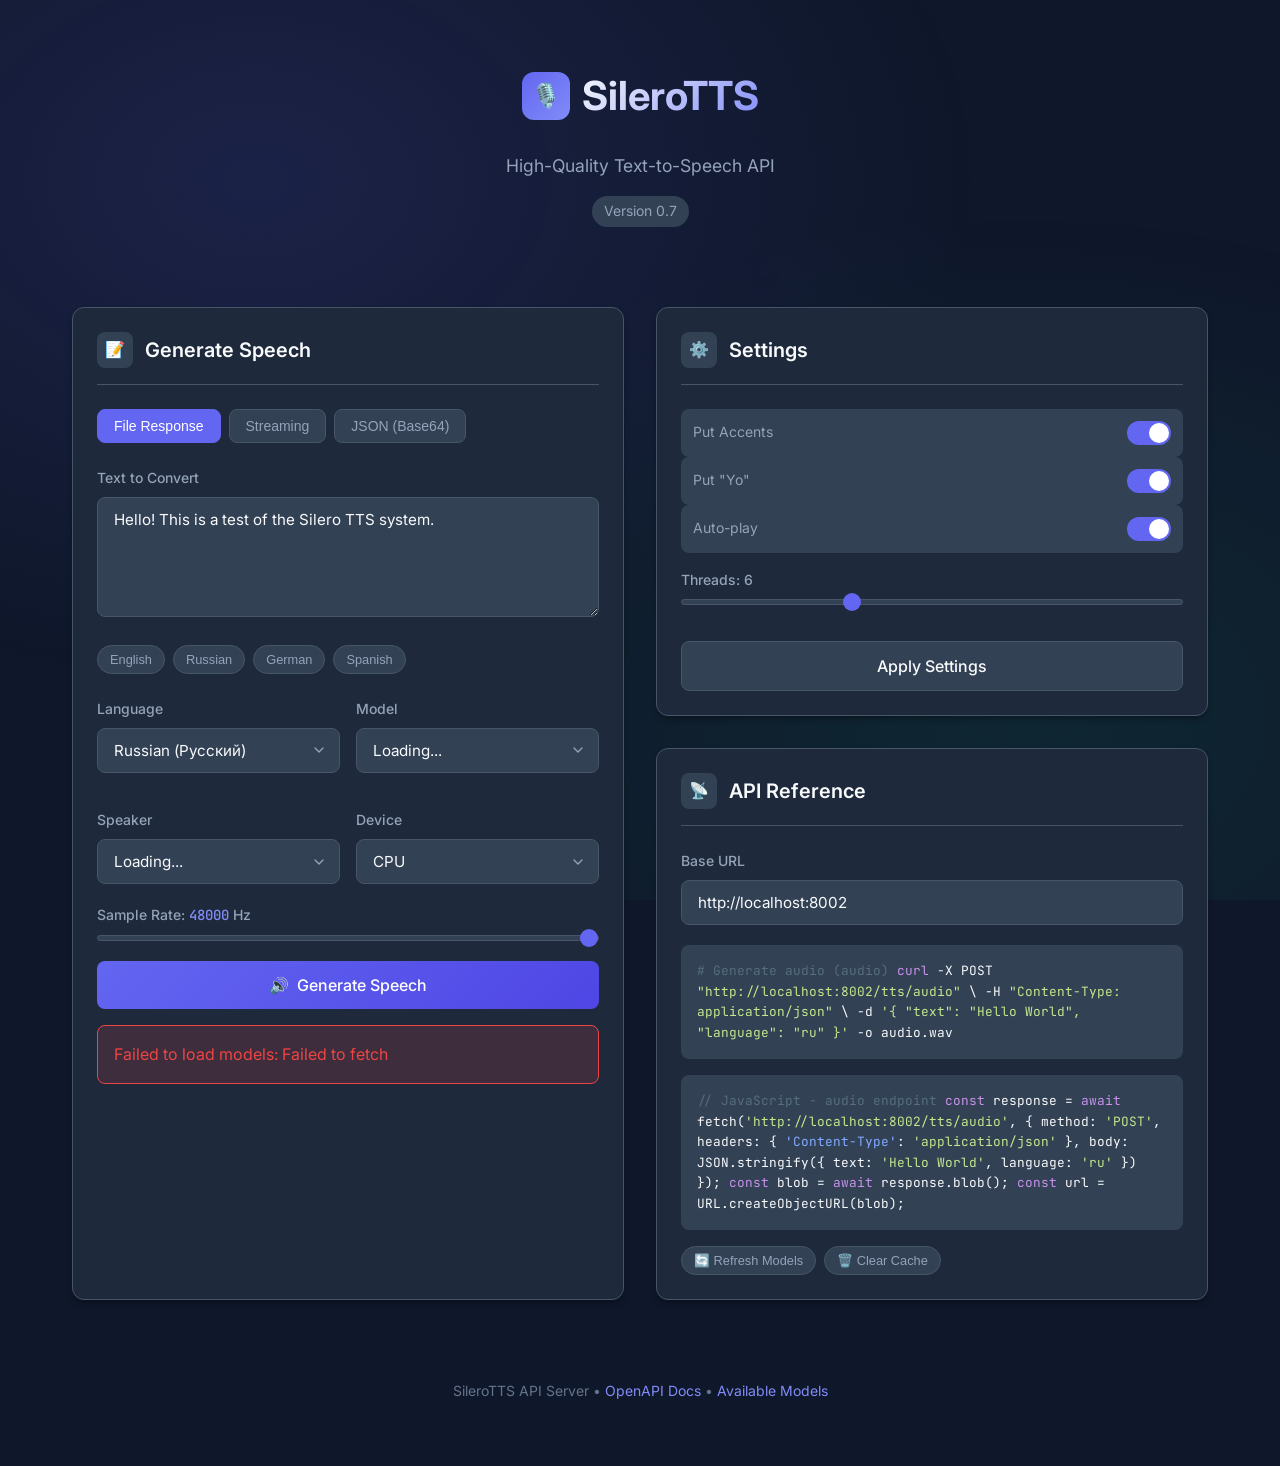
==== stts/templates/index.html @ 1d11cdfd "gUpdate v0.7 * After installing (python -m pip install dist/{version}.whl) * Use 'python -m stts --s" ====
<!DOCTYPE html>
<html lang="en">
<head>
    <meta charset="UTF-8">
    <meta name="viewport" content="width=device-width, initial-scale=1.0">
    <title>SileroTTS - Text to Speech API</title>
    <link rel="preconnect" href="https://fonts.googleapis.com">
    <link rel="preconnect" href="https://fonts.gstatic.com" crossorigin>
    <link href="https://fonts.googleapis.com/css2?family=Inter:wght@300;400;500;600;700&family=JetBrains+Mono:wght@400;500&display=swap" rel="stylesheet">
    <style>
        :root {
            --primary: #6366f1;
            --primary-hover: #4f46e5;
            --primary-light: #818cf8;
            --secondary: #10b981;
            --secondary-hover: #059669;
            --bg-primary: #0f172a;
            --bg-secondary: #1e293b;
            --bg-tertiary: #334155;
            --text-primary: #f8fafc;
            --text-secondary: #94a3b8;
            --text-muted: #64748b;
            --border: #475569;
            --error: #ef4444;
            --warning: #f59e0b;
            --radius: 12px;
            --radius-sm: 8px;
            --shadow: 0 4px 6px -1px rgba(0, 0, 0, 0.3), 0 2px 4px -2px rgba(0, 0, 0, 0.2);
            --shadow-lg: 0 10px 15px -3px rgba(0, 0, 0, 0.4), 0 4px 6px -4px rgba(0, 0, 0, 0.3);
        }

        * {
            margin: 0;
            padding: 0;
            box-sizing: border-box;
        }

        body {
            font-family: 'Inter', -apple-system, BlinkMacSystemFont, sans-serif;
            background: var(--bg-primary);
            color: var(--text-primary);
            min-height: 100vh;
            line-height: 1.6;
        }

        /* Background pattern */
        body::before {
            content: '';
            position: fixed;
            top: 0;
            left: 0;
            right: 0;
            bottom: 0;
            background: 
                radial-gradient(ellipse at 20% 20%, rgba(99, 102, 241, 0.15) 0%, transparent 50%),
                radial-gradient(ellipse at 80% 80%, rgba(16, 185, 129, 0.1) 0%, transparent 50%);
            pointer-events: none;
            z-index: -1;
        }

        .container {
            max-width: 1200px;
            margin: 0 auto;
            padding: 2rem;
        }

        /* Header */
        header {
            text-align: center;
            margin-bottom: 3rem;
            padding: 2rem 0;
        }

        .logo {
            display: inline-flex;
            align-items: center;
            gap: 0.75rem;
            margin-bottom: 1rem;
        }

        .logo-icon {
            width: 48px;
            height: 48px;
            background: linear-gradient(135deg, var(--primary) 0%, var(--primary-light) 100%);
            border-radius: var(--radius);
            display: flex;
            align-items: center;
            justify-content: center;
            font-size: 1.5rem;
        }

        h1 {
            font-size: 2.5rem;
            font-weight: 700;
            background: linear-gradient(135deg, var(--text-primary) 0%, var(--primary-light) 100%);
            -webkit-background-clip: text;
            -webkit-text-fill-color: transparent;
            background-clip: text;
        }

        .subtitle {
            color: var(--text-secondary);
            font-size: 1.1rem;
            margin-top: 0.5rem;
        }

        .version-badge {
            display: inline-block;
            background: var(--bg-tertiary);
            color: var(--text-secondary);
            padding: 0.25rem 0.75rem;
            border-radius: 20px;
            font-size: 0.875rem;
            margin-top: 1rem;
        }

        /* Main Grid */
        .main-grid {
            display: grid;
            grid-template-columns: 1fr 1fr;
            gap: 2rem;
        }

        @media (max-width: 900px) {
            .main-grid {
                grid-template-columns: 1fr;
            }
        }

        /* Cards */
        .card {
            background: var(--bg-secondary);
            border: 1px solid var(--border);
            border-radius: var(--radius);
            padding: 1.5rem;
            box-shadow: var(--shadow);
        }

        .card-header {
            display: flex;
            align-items: center;
            gap: 0.75rem;
            margin-bottom: 1.5rem;
            padding-bottom: 1rem;
            border-bottom: 1px solid var(--border);
        }

        .card-icon {
            width: 36px;
            height: 36px;
            background: var(--bg-tertiary);
            border-radius: var(--radius-sm);
            display: flex;
            align-items: center;
            justify-content: center;
            color: var(--primary);
        }

        .card-title {
            font-size: 1.25rem;
            font-weight: 600;
        }

        /* Form Elements */
        .form-group {
            margin-bottom: 1.25rem;
        }

        label {
            display: block;
            font-size: 0.875rem;
            font-weight: 500;
            color: var(--text-secondary);
            margin-bottom: 0.5rem;
        }

        input, select, textarea {
            width: 100%;
            padding: 0.75rem 1rem;
            background: var(--bg-tertiary);
            border: 1px solid var(--border);
            border-radius: var(--radius-sm);
            color: var(--text-primary);
            font-family: inherit;
            font-size: 0.95rem;
            transition: all 0.2s ease;
        }

        input:focus, select:focus, textarea:focus {
            outline: none;
            border-color: var(--primary);
            box-shadow: 0 0 0 3px rgba(99, 102, 241, 0.2);
        }

        textarea {
            resize: vertical;
            min-height: 120px;
        }

        select {
            cursor: pointer;
            appearance: none;
            background-image: url("data:image/svg+xml,%3Csvg xmlns='http://www.w3.org/2000/svg' width='24' height='24' viewBox='0 0 24 24' fill='none' stroke='%2394a3b8' stroke-width='2' stroke-linecap='round' stroke-linejoin='round'%3E%3Cpolyline points='6 9 12 15 18 9'%3E%3C/polyline%3E%3C/svg%3E");
            background-repeat: no-repeat;
            background-position: right 0.75rem center;
            background-size: 1rem;
            padding-right: 2.5rem;
        }

        /* Range Slider */
        .range-container {
            display: flex;
            align-items: center;
            gap: 1rem;
        }

        input[type="range"] {
            flex: 1;
            padding: 0;
            height: 6px;
            background: var(--bg-tertiary);
            border-radius: 3px;
            -webkit-appearance: none;
            cursor: pointer;
        }

        input[type="range"]::-webkit-slider-thumb {
            -webkit-appearance: none;
            width: 18px;
            height: 18px;
            background: var(--primary);
            border-radius: 50%;
            cursor: pointer;
            transition: transform 0.2s;
        }

        input[type="range"]::-webkit-slider-thumb:hover {
            transform: scale(1.2);
        }

        .range-value {
            min-width: 60px;
            text-align: center;
            font-family: 'JetBrains Mono', monospace;
            font-size: 0.875rem;
            color: var(--primary-light);
        }

        /* Endpoint Tabs */
        .endpoint-tabs {
            display: flex;
            gap: 0.5rem;
            margin-bottom: 1.5rem;
            flex-wrap: wrap;
        }

        .endpoint-tab {
            padding: 0.5rem 1rem;
            background: var(--bg-tertiary);
            border: 1px solid var(--border);
            border-radius: var(--radius-sm);
            color: var(--text-secondary);
            font-size: 0.875rem;
            cursor: pointer;
            transition: all 0.2s;
        }

        .endpoint-tab:hover {
            background: var(--bg-primary);
            color: var(--text-primary);
        }

        .endpoint-tab.active {
            background: var(--primary);
            border-color: var(--primary);
            color: white;
        }

        /* Buttons */
        .btn {
            display: inline-flex;
            align-items: center;
            justify-content: center;
            gap: 0.5rem;
            padding: 0.875rem 1.5rem;
            border: none;
            border-radius: var(--radius-sm);
            font-family: inherit;
            font-size: 1rem;
            font-weight: 500;
            cursor: pointer;
            transition: all 0.2s ease;
        }

        .btn-primary {
            background: linear-gradient(135deg, var(--primary) 0%, var(--primary-hover) 100%);
            color: white;
            width: 100%;
        }

        .btn-primary:hover {
            transform: translateY(-2px);
            box-shadow: 0 4px 12px rgba(99, 102, 241, 0.4);
        }

        .btn-primary:disabled {
            opacity: 0.6;
            cursor: not-allowed;
            transform: none;
        }

        .btn-secondary {
            background: var(--bg-tertiary);
            color: var(--text-primary);
            border: 1px solid var(--border);
        }

        .btn-secondary:hover {
            background: var(--bg-primary);
            border-color: var(--primary);
        }

        .btn-icon {
            padding: 0.5rem;
            min-width: auto;
        }

        /* Loading Spinner */
        .spinner {
            width: 20px;
            height: 20px;
            border: 2px solid transparent;
            border-top-color: currentColor;
            border-radius: 50%;
            animation: spin 0.8s linear infinite;
        }

        @keyframes spin {
            to { transform: rotate(360deg); }
        }

        /* Audio Player */
        .audio-player {
            background: var(--bg-tertiary);
            border-radius: var(--radius);
            padding: 1.5rem;
            margin-top: 1rem;
            display: none;
        }

        .audio-player.visible {
            display: block;
            animation: fadeIn 0.3s ease;
        }

        @keyframes fadeIn {
            from { opacity: 0; transform: translateY(10px); }
            to { opacity: 1; transform: translateY(0); }
        }

        .audio-info {
            display: flex;
            justify-content: space-between;
            align-items: center;
            margin-bottom: 1rem;
            font-size: 0.875rem;
            color: var(--text-secondary);
        }

        .audio-waveform {
            height: 60px;
            background: var(--bg-secondary);
            border-radius: var(--radius-sm);
            margin-bottom: 1rem;
            display: flex;
            align-items: center;
            justify-content: center;
            overflow: hidden;
        }

        .waveform-bars {
            display: flex;
            align-items: center;
            gap: 3px;
            height: 100%;
            padding: 0.5rem;
        }

        .waveform-bar {
            width: 3px;
            background: var(--primary);
            border-radius: 2px;
            animation: waveform 1s ease-in-out infinite;
        }

        @keyframes waveform {
            0%, 100% { height: 20%; }
            50% { height: 100%; }
        }

        .waveform-bar:nth-child(2) { animation-delay: 0.1s; }
        .waveform-bar:nth-child(3) { animation-delay: 0.2s; }
        .waveform-bar:nth-child(4) { animation-delay: 0.3s; }
        .waveform-bar:nth-child(5) { animation-delay: 0.4s; }
        .waveform-bar:nth-child(6) { animation-delay: 0.5s; }
        .waveform-bar:nth-child(7) { animation-delay: 0.6s; }
        .waveform-bar:nth-child(8) { animation-delay: 0.7s; }

        audio {
            width: 100%;
            height: 40px;
            border-radius: var(--radius-sm);
        }

        audio::-webkit-media-controls-panel {
            background: var(--bg-secondary);
        }

        .audio-actions {
            display: flex;
            gap: 0.75rem;
            margin-top: 1rem;
        }

        /* Status Messages */
        .status {
            padding: 1rem;
            border-radius: var(--radius-sm);
            margin-top: 1rem;
            display: none;
        }

        .status.visible {
            display: block;
            animation: fadeIn 0.3s ease;
        }

        .status-success {
            background: rgba(16, 185, 129, 0.15);
            border: 1px solid var(--secondary);
            color: var(--secondary);
        }

        .status-error {
            background: rgba(239, 68, 68, 0.15);
            border: 1px solid var(--error);
            color: var(--error);
        }

        .status-loading {
            background: rgba(99, 102, 241, 0.15);
            border: 1px solid var(--primary);
            color: var(--primary-light);
        }

        /* Settings Panel */
        .settings-grid {
            display: grid;
            grid-template-columns: 1fr 1fr;
            gap: 1rem;
        }

        @media (max-width: 600px) {
            .settings-grid {
                grid-template-columns: 1fr;
            }
        }

        .toggle-group {
            display: flex;
            align-items: center;
            justify-content: space-between;
            padding: 0.75rem;
            background: var(--bg-tertiary);
            border-radius: var(--radius-sm);
        }

        .toggle-label {
            font-size: 0.875rem;
            color: var(--text-secondary);
        }

        .toggle {
            position: relative;
            width: 44px;
            height: 24px;
            background: var(--bg-primary);
            border-radius: 12px;
            cursor: pointer;
            transition: background 0.3s;
        }

        .toggle.active {
            background: var(--primary);
        }

        .toggle::after {
            content: '';
            position: absolute;
            top: 2px;
            left: 2px;
            width: 20px;
            height: 20px;
            background: white;
            border-radius: 50%;
            transition: transform 0.3s;
        }

        .toggle.active::after {
            transform: translateX(20px);
        }

        /* Models List */
        .models-list {
            max-height: 200px;
            overflow-y: auto;
            background: var(--bg-tertiary);
            border-radius: var(--radius-sm);
            padding: 0.5rem;
        }

        .model-item {
            display: flex;
            align-items: center;
            gap: 0.5rem;
            padding: 0.5rem 0.75rem;
            border-radius: var(--radius-sm);
            cursor: pointer;
            transition: background 0.2s;
            font-size: 0.875rem;
        }

        .model-item:hover {
            background: var(--bg-primary);
        }

        .model-item.active {
            background: var(--primary);
            color: white;
        }

        .model-badge {
            font-size: 0.75rem;
            padding: 0.125rem 0.5rem;
            background: var(--bg-primary);
            border-radius: 10px;
            color: var(--text-muted);
        }

        .model-item.active .model-badge {
            background: rgba(255, 255, 255, 0.2);
            color: white;
        }

        /* Code Examples */
        .code-block {
            background: var(--bg-tertiary);
            border-radius: var(--radius-sm);
            padding: 1rem;
            font-family: 'JetBrains Mono', monospace;
            font-size: 0.8rem;
            overflow-x: auto;
            margin-top: 1rem;
        }

        .code-keyword { color: #c792ea; }
        .code-string { color: #c3e88d; }
        .code-property { color: #82aaff; }
        .code-comment { color: #546e7a; }

        /* Quick Actions */
        .quick-actions {
            display: flex;
            gap: 0.5rem;
            flex-wrap: wrap;
            margin-top: 1rem;
        }

        .quick-btn {
            padding: 0.375rem 0.75rem;
            background: var(--bg-tertiary);
            border: 1px solid var(--border);
            border-radius: 20px;
            color: var(--text-secondary);
            font-size: 0.8rem;
            cursor: pointer;
            transition: all 0.2s;
        }

        .quick-btn:hover {
            background: var(--primary);
            border-color: var(--primary);
            color: white;
        }

        /* Footer */
        footer {
            text-align: center;
            margin-top: 3rem;
            padding: 2rem;
            color: var(--text-muted);
            font-size: 0.875rem;
        }

        footer a {
            color: var(--primary-light);
            text-decoration: none;
        }

        footer a:hover {
            text-decoration: underline;
        }

        /* Animations */
        @keyframes pulse {
            0%, 100% { opacity: 1; }
            50% { opacity: 0.5; }
        }

        .pulse {
            animation: pulse 2s ease-in-out infinite;
        }

        /* Scrollbar */
        ::-webkit-scrollbar {
            width: 8px;
            height: 8px;
        }

        ::-webkit-scrollbar-track {
            background: var(--bg-primary);
        }

        ::-webkit-scrollbar-thumb {
            background: var(--bg-tertiary);
            border-radius: 4px;
        }

        ::-webkit-scrollbar-thumb:hover {
            background: var(--border);
        }
    </style>
</head>
<body>
    <div class="container">
        <header>
            <div class="logo">
                <div class="logo-icon">🎙️</div>
                <h1>SileroTTS</h1>
            </div>
            <p class="subtitle">High-Quality Text-to-Speech API</p>
            <span class="version-badge">Version 0.7</span>
        </header>

        <div class="main-grid">
            <!-- Input Panel -->
            <div class="card">
                <div class="card-header">
                    <div class="card-icon">📝</div>
                    <h2 class="card-title">Generate Speech</h2>
                </div>

                <!-- Endpoint Selection -->
                <div class="endpoint-tabs">
                    <button class="endpoint-tab active" data-endpoint="audio">File Response</button>
                    <button class="endpoint-tab" data-endpoint="stream">Streaming</button>
                    <button class="endpoint-tab" data-endpoint="json">JSON (Base64)</button>
                </div>

                <div class="form-group">
                    <label for="text">Text to Convert</label>
                    <textarea id="text" placeholder="Enter text to convert to speech...">Hello! This is a test of the Silero TTS system.</textarea>
                </div>

                <div class="quick-actions">
                    <button class="quick-btn" data-sample="Hello! This is a test of the Silero TTS system.">English</button>
                    <button class="quick-btn" data-sample="Привет! Это тест системы синтеза речи Silero.">Russian</button>
                    <button class="quick-btn" data-sample="Hallo! Dies ist ein Test des Silero TTS-Systems.">German</button>
                    <button class="quick-btn" data-sample="¡Hola! Esta es una prueba del sistema Silero TTS.">Spanish</button>
                </div>

                <div class="settings-grid" style="margin-top: 1.5rem;">
                    <div class="form-group">
                        <label for="language">Language</label>
                        <select id="language">
                            <option value="ru" selected>Russian (Русский)</option>
                            <option value="en">English</option>
                            <option value="de">German (Deutsch)</option>
                            <option value="es">Spanish (Español)</option>
                            <option value="fr">French (Français)</option>
                            <option value="uk">Ukrainian (Українська)</option>
                            <option value="uz">Uzbek (O'zbek)</option>
                        </select>
                    </div>

                    <div class="form-group">
                        <label for="model">Model</label>
                        <select id="model">
                            <option value="">Loading...</option>
                        </select>
                    </div>

                    <div class="form-group">
                        <label for="speaker">Speaker</label>
                        <select id="speaker">
                            <option value="">Loading...</option>
                        </select>
                    </div>

                    <div class="form-group">
                        <label for="device">Device</label>
                        <select id="device">
                            <option value="cpu" selected>CPU</option>
                            <option value="cuda">CUDA (GPU)</option>
                            <option value="auto">Auto</option>
                        </select>
                    </div>
                </div>

                <div class="form-group">
                    <label>Sample Rate: <span class="range-value" id="sampleRateValue">48000</span> Hz</label>
                    <div class="range-container">
                        <input type="range" id="sampleRate" min="8000" max="48000" step="1000" value="48000">
                    </div>
                </div>

                <button class="btn btn-primary" id="generateBtn">
                    <span id="btnIcon">🔊</span>
                    <span id="btnText">Generate Speech</span>
                </button>

                <div class="status" id="status"></div>

                <!-- Audio Player -->
                <div class="audio-player" id="audioPlayer">
                    <div class="audio-info">
                        <span id="audioDuration">Duration: 0s</span>
                        <span id="audioFormat">Format: WAV</span>
                    </div>
                    <div class="audio-waveform">
                        <div class="waveform-bars">
                            <div class="waveform-bar"></div>
                            <div class="waveform-bar"></div>
                            <div class="waveform-bar"></div>
                            <div class="waveform-bar"></div>
                            <div class="waveform-bar"></div>
                            <div class="waveform-bar"></div>
                            <div class="waveform-bar"></div>
                            <div class="waveform-bar"></div>
                        </div>
                    </div>
                    <audio id="audioElement" controls></audio>
                    <div class="audio-actions">
                        <button class="btn btn-secondary" id="downloadBtn" style="flex:1">
                            ⬇️ Download
                        </button>
                        <button class="btn btn-secondary btn-icon" id="copyUrlBtn" title="Copy URL">
                            🔗
                        </button>
                    </div>
                </div>
            </div>

            <!-- Settings & Info Panel -->
            <div>
                <!-- Current Settings -->
                <div class="card" style="margin-bottom: 2rem;">
                    <div class="card-header">
                        <div class="card-icon">⚙️</div>
                        <h2 class="card-title">Settings</h2>
                    </div>

                    <div class="toggle-group">
                        <span class="toggle-label">Put Accents</span>
                        <div class="toggle active" id="putAccent" data-value="true"></div>
                    </div>
                    <div class="toggle-group">
                        <span class="toggle-label">Put "Yo"</span>
                        <div class="toggle active" id="putYo" data-value="true"></div>
                    </div>
                    <div class="toggle-group">
                        <span class="toggle-label">Auto-play</span>
                        <div class="toggle active" id="autoPlay" data-value="true"></div>
                    </div>

                    <div class="form-group" style="margin-top: 1rem;">
                        <label for="numThreads">Threads: <span id="threadsValue">6</span></label>
                        <div class="range-container">
                            <input type="range" id="numThreads" min="1" max="16" value="6">
                        </div>
                    </div>

                    <button class="btn btn-secondary" id="applySettingsBtn" style="width: 100%; margin-top: 1rem;">
                        Apply Settings
                    </button>
                </div>

                <!-- API Info -->
                <div class="card">
                    <div class="card-header">
                        <div class="card-icon">📡</div>
                        <h2 class="card-title">API Reference</h2>
                    </div>

                    <div class="form-group">
                        <label>Base URL</label>
                        <input type="text" id="baseUrl" value="http://localhost:8002" readonly>
                    </div>

                    <div class="code-block">
                        <div id="curlExample">
<span class="code-comment"># Generate audio file</span>
<span class="code-keyword">curl</span> -X POST <span class="code-string">"http://localhost:8002/tts/audio"</span> \
  -H <span class="code-string">"Content-Type: application/json"</span> \
  -d <span class="code-string">'{
    "text": "Hello World",
    "language": "en"
  }'</span> -o <span class="code-property">audio.wav</span>
                        </div>
                    </div>

                    <div class="code-block">
                        <div id="jsExample">
<span class="code-comment">// JavaScript/Fetch</span>
<span class="code-keyword">const</span> response = <span class="code-keyword">await</span> fetch(<span class="code-string">'http://localhost:8002/tts/audio'</span>, {
  method: <span class="code-string">'POST'</span>,
  headers: { <span class="code-property">'Content-Type'</span>: <span class="code-string">'application/json'</span> },
  body: JSON.stringify({
    text: <span class="code-string">'Hello World'</span>,
    language: <span class="code-string">'en'</span>
  })
});
<span class="code-keyword">const</span> blob = <span class="code-keyword">await</span> response.blob();
                        </div>
                    </div>

                    <div class="quick-actions">
                        <button class="quick-btn" id="refreshModelsBtn">🔄 Refresh Models</button>
                        <button class="quick-btn" id="clearCacheBtn">🗑️ Clear Cache</button>
                    </div>
                </div>
            </div>
        </div>

        <footer>
            <p>SileroTTS API Server • <a href="/docs" target="_blank">OpenAPI Docs</a> • <a href="/models">Available Models</a></p>
        </footer>
    </div>

    <script>
        // State
        const state = {
            endpoint: 'audio',
            models: {},
            languages: [],
            speakers: [],
            currentAudioUrl: null,
            isGenerating: false
        };

        // DOM Elements
        const elements = {
            text: document.getElementById('text'),
            language: document.getElementById('language'),
            model: document.getElementById('model'),
            speaker: document.getElementById('speaker'),
            device: document.getElementById('device'),
            sampleRate: document.getElementById('sampleRate'),
            sampleRateValue: document.getElementById('sampleRateValue'),
            generateBtn: document.getElementById('generateBtn'),
            status: document.getElementById('status'),
            audioPlayer: document.getElementById('audioPlayer'),
            audioElement: document.getElementById('audioElement'),
            audioDuration: document.getElementById('audioDuration'),
            downloadBtn: document.getElementById('downloadBtn'),
            copyUrlBtn: document.getElementById('copyUrlBtn'),
            baseUrl: document.getElementById('baseUrl'),
            putAccent: document.getElementById('putAccent'),
            putYo: document.getElementById('putYo'),
            autoPlay: document.getElementById('autoPlay'),
            numThreads: document.getElementById('numThreads'),
            threadsValue: document.getElementById('threadsValue'),
            applySettingsBtn: document.getElementById('applySettingsBtn'),
            refreshModelsBtn: document.getElementById('refreshModelsBtn'),
            clearCacheBtn: document.getElementById('clearCacheBtn')
        };

        // Initialize
        async function init() {
            await loadModels();
            setupEventListeners();
            updateCurlExample();
            updateJsExample();
        }

        // Load available models
        async function loadModels() {
            try {
                const response = await fetch(`${elements.baseUrl.value}/models`);
                const data = await response.json();
                
                state.languages = data.available_languages || [];
                state.models = data.available_models || {};
                
                updateLanguageSelect();
            } catch (error) {
                showStatus('Failed to load models: ' + error.message, 'error');
            }
        }

        // Update language select
        function updateLanguageSelect() {
            const currentLang = elements.language.value;
            elements.language.innerHTML = state.languages.map(lang => 
                `<option value="${lang}" ${lang === currentLang ? 'selected' : ''}>${getLanguageName(lang)}</option>`
            ).join('');
            updateModelSelect();
        }

        // Update model select based on language
        function updateModelSelect() {
            const lang = elements.language.value;
            const models = state.models[lang] || [];
            
            elements.model.innerHTML = models.map(model => 
                `<option value="${model}">${model}</option>`
            ).join('');
            
            // Load speakers for selected model
            loadSpeakers();
        }

        // Load speakers
        async function loadSpeakers() {
            const lang = elements.language.value;
            const modelId = elements.model.value;
            
            if (!modelId) {
                elements.speaker.innerHTML = '<option value="">Select model first</option>';
                return;
            }

            // Default speakers based on language
            const defaultSpeakers = {
                'ru': ['aidar', 'baya', 'kseniya', 'xenia', 'eugene', 'random', 'kseniya_v2'],
                'en': ['en_0', 'en_1', 'en_2', 'en_3', 'en_4', 'random'],
                'de': ['thorsten', 'thorsten_v2', 'random'],
                'es': ['tux', 'tux_v2', 'random'],
                'fr': ['gilles', 'gilles_v2', 'random']
            };

            state.speakers = defaultSpeakers[lang] || ['random'];
            elements.speaker.innerHTML = state.speakers.map(speaker => 
                `<option value="${speaker}">${speaker}</option>`
            ).join('');
        }

        // Get language display name
        function getLanguageName(code) {
            const names = {
                'ru': 'Russian (Русский)',
                'en': 'English',
                'de': 'German (Deutsch)',
                'es': 'Spanish (Español)',
                'fr': 'French (Français)',
                'uk': 'Ukrainian (Українська)',
                'uz': 'Uzbek (O\'zbek)'
            };
            return names[code] || code;
        }

        // Setup event listeners
        function setupEventListeners() {
            // Endpoint tabs
            document.querySelectorAll('.endpoint-tab').forEach(tab => {
                tab.addEventListener('click', () => {
                    document.querySelectorAll('.endpoint-tab').forEach(t => t.classList.remove('active'));
                    tab.classList.add('active');
                    state.endpoint = tab.dataset.endpoint;
                    updateCurlExample();
                    updateJsExample();
                });
            });

            // Language change
            elements.language.addEventListener('change', () => {
                updateModelSelect();
                updateCurlExample();
                updateJsExample();
            });

            // Model change
            elements.model.addEventListener('change', () => {
                loadSpeakers();
                updateCurlExample();
                updateJsExample();
            });

            // Sample rate
            elements.sampleRate.addEventListener('input', () => {
                elements.sampleRateValue.textContent = elements.sampleRate.value;
            });

            // Quick sample buttons
            document.querySelectorAll('.quick-btn[data-sample]').forEach(btn => {
                btn.addEventListener('click', () => {
                    elements.text.value = btn.dataset.sample;
                });
            });

            // Generate button
            elements.generateBtn.addEventListener('click', generateSpeech);

            // Download button
            elements.downloadBtn.addEventListener('click', () => {
                if (state.currentAudioUrl) {
                    const a = document.createElement('a');
                    a.href = state.currentAudioUrl;
                    a.download = `tts_${elements.language.value}_${Date.now()}.wav`;
                    a.click();
                }
            });

            // Copy URL button
            elements.copyUrlBtn.addEventListener('click', () => {
                if (state.currentAudioUrl) {
                    navigator.clipboard.writeText(state.currentAudioUrl);
                    showStatus('URL copied to clipboard!', 'success');
                }
            });

            // Toggles
            document.querySelectorAll('.toggle').forEach(toggle => {
                toggle.addEventListener('click', () => {
                    toggle.classList.toggle('active');
                    toggle.dataset.value = toggle.classList.contains('active');
                });
            });

            // Threads
            elements.numThreads.addEventListener('input', () => {
                elements.threadsValue.textContent = elements.numThreads.value;
            });

            // Apply settings
            elements.applySettingsBtn.addEventListener('click', applySettings);

            // Refresh models
            elements.refreshModelsBtn.addEventListener('click', loadModels);

            // Clear cache
            elements.clearCacheBtn.addEventListener('click', clearCache);

            // Base URL change
            elements.baseUrl.addEventListener('change', () => {
                updateCurlExample();
                updateJsExample();
            });
        }

        // Generate speech
        async function generateSpeech() {
            if (state.isGenerating) return;
            
            const text = elements.text.value.trim();
            if (!text) {
                showStatus('Please enter some text to convert', 'error');
                return;
            }

            state.isGenerating = true;
            updateButtonState(true);
            hideAudioPlayer();

            const requestData = {
                text: text,
                language: elements.language.value,
                model_id: elements.model.value || undefined,
                speaker: elements.speaker.value || undefined,
                sample_rate: parseInt(elements.sampleRate.value),
                device: elements.device.value
            };

            try {
                let endpoint = '/tts';
                if (state.endpoint === 'audio') endpoint = '/tts/audio';
                else if (state.endpoint === 'stream') endpoint = '/tts/stream';

                showStatus('Generating speech...', 'loading');

                const response = await fetch(`${elements.baseUrl.value}${endpoint}`, {
                    method: 'POST',
                    headers: { 'Content-Type': 'application/json' },
                    body: JSON.stringify(requestData)
                });

                if (!response.ok) {
                    const error = await response.json();
                    throw new Error(error.detail || 'Generation failed');
                }

                if (state.endpoint === 'json') {
                    // Handle JSON response (base64)
                    const data = await response.json();
                    const audioBytes = base64ToBlob(data.audio_data, 'audio/wav');
                    const audioUrl = URL.createObjectURL(audioBytes);
                    showAudioPlayer(audioUrl, data.duration, data.sample_rate);
                } else {
                    // Handle file/stream response
                    const blob = await response.blob();
                    const audioUrl = URL.createObjectURL(blob);
                    showAudioPlayer(audioUrl);
                }

                showStatus('Speech generated successfully!', 'success');

            } catch (error) {
                showStatus('Error: ' + error.message, 'error');
            } finally {
                state.isGenerating = false;
                updateButtonState(false);
            }
        }

        // Update button state
        function updateButtonState(loading) {
            elements.generateBtn.disabled = loading;
            document.getElementById('btnIcon').textContent = loading ? '' : '🔊';
            document.getElementById('btnText').textContent = loading ? 'Generating...' : 'Generate Speech';
            
            if (loading) {
                const spinner = document.createElement('div');
                spinner.className = 'spinner';
                spinner.id = 'btnSpinner';
                document.getElementById('btnIcon').appendChild(spinner);
            } else {
                const spinner = document.getElementById('btnSpinner');
                if (spinner) spinner.remove();
            }
        }

        // Show audio player
        function showAudioPlayer(url, duration = null, sampleRate = null) {
            state.currentAudioUrl = url;
            elements.audioElement.src = url;
            
            if (duration) {
                elements.audioDuration.textContent = `Duration: ${duration.toFixed(2)}s`;
            }
            if (sampleRate) {
                elements.audioFormat.textContent = `Sample Rate: ${sampleRate} Hz`;
            }

            elements.audioPlayer.classList.add('visible');

            // Auto-play if enabled
            if (elements.autoPlay.classList.contains('active')) {
                elements.audioElement.play();
            }
        }

        // Hide audio player
        function hideAudioPlayer() {
            elements.audioPlayer.classList.remove('visible');
            if (state.currentAudioUrl) {
                URL.revokeObjectURL(state.currentAudioUrl);
                state.currentAudioUrl = null;
            }
        }

        // Show status message
        function showStatus(message, type) {
            elements.status.textContent = message;
            elements.status.className = `status visible status-${type}`;
            
            if (type !== 'loading') {
                setTimeout(() => {
                    elements.status.classList.remove('visible');
                }, 5000);
            }
        }

        // Apply settings
        async function applySettings() {
            try {
                const response = await fetch(`${elements.baseUrl.value}/settings`, {
                    method: 'POST',
                    headers: { 'Content-Type': 'application/json' },
                    body: JSON.stringify({
                        put_accent: elements.putAccent.classList.contains('active'),
                        put_yo: elements.putYo.classList.contains('active'),
                        num_threads: parseInt(elements.numThreads.value)
                    })
                });

                const data = await response.json();
                showStatus('Settings applied successfully!', 'success');
            } catch (error) {
                showStatus('Error applying settings: ' + error.message, 'error');
            }
        }

        // Clear cache
        async function clearCache() {
            try {
                const response = await fetch(`${elements.baseUrl.value}/cache`, {
                    method: 'DELETE'
                });
                const data = await response.json();
                showStatus(`Cache cleared: ${data.files_deleted} files deleted`, 'success');
            } catch (error) {
                showStatus('Error clearing cache: ' + error.message, 'error');
            }
        }

        // Base64 to Blob
        function base64ToBlob(base64, mimeType) {
            const byteCharacters = atob(base64);
            const byteNumbers = new Array(byteCharacters.length);
            for (let i = 0; i < byteCharacters.length; i++) {
                byteNumbers[i] = byteCharacters.charCodeAt(i);
            }
            const byteArray = new Uint8Array(byteNumbers);
            return new Blob([byteArray], { type: mimeType });
        }

        // Update curl example
        function updateCurlExample() {
            const lang = elements.language.value;
            const model = elements.model.value;
            const endpoint = state.endpoint === 'json' ? '/tts' : `/tts/${state.endpoint}`;
            
            document.getElementById('curlExample').innerHTML = 
`<span class="code-comment"># Generate audio (${state.endpoint})</span>
<span class="code-keyword">curl</span> -X POST <span class="code-string">"${elements.baseUrl.value}${endpoint}"</span> \\
  -H <span class="code-string">"Content-Type: application/json"</span> \\
  -d <span class="code-string">'{
    "text": "Hello World",
    "language": "${lang}"${model ? `,
    "model_id": "${model}"` : ''}
  }'</span>${state.endpoint !== 'json' ? ' -o audio.wav' : ''}`;
        }

        // Update JS example
        function updateJsExample() {
            const lang = elements.language.value;
            const model = elements.model.value;
            const endpoint = state.endpoint === 'json' ? '/tts' : `/tts/${state.endpoint}`;
            
            document.getElementById('jsExample').innerHTML = 
`<span class="code-comment">// JavaScript - ${state.endpoint} endpoint</span>
<span class="code-keyword">const</span> response = <span class="code-keyword">await</span> fetch(<span class="code-string">'${elements.baseUrl.value}${endpoint}'</span>, {
  method: <span class="code-string">'POST'</span>,
  headers: { <span class="code-property">'Content-Type'</span>: <span class="code-string">'application/json'</span> },
  body: JSON.stringify({
    text: <span class="code-string">'Hello World'</span>,
    language: <span class="code-string">'${lang}'</span>${model ? `,
    model_id: <span class="code-string">'${model}'</span>` : ''}
  })
});
${state.endpoint === 'json' ? 
`<span class="code-keyword">const</span> data = <span class="code-keyword">await</span> response.json();
<span class="code-comment">// data.audio_data contains base64 audio</span>` : 
`<span class="code-keyword">const</span> blob = <span class="code-keyword">await</span> response.blob();
<span class="code-keyword">const</span> url = URL.createObjectURL(blob);`}`;
        }

        // AI helped me to write this perfect thing...
        init();
    </script>
</body>
</html>
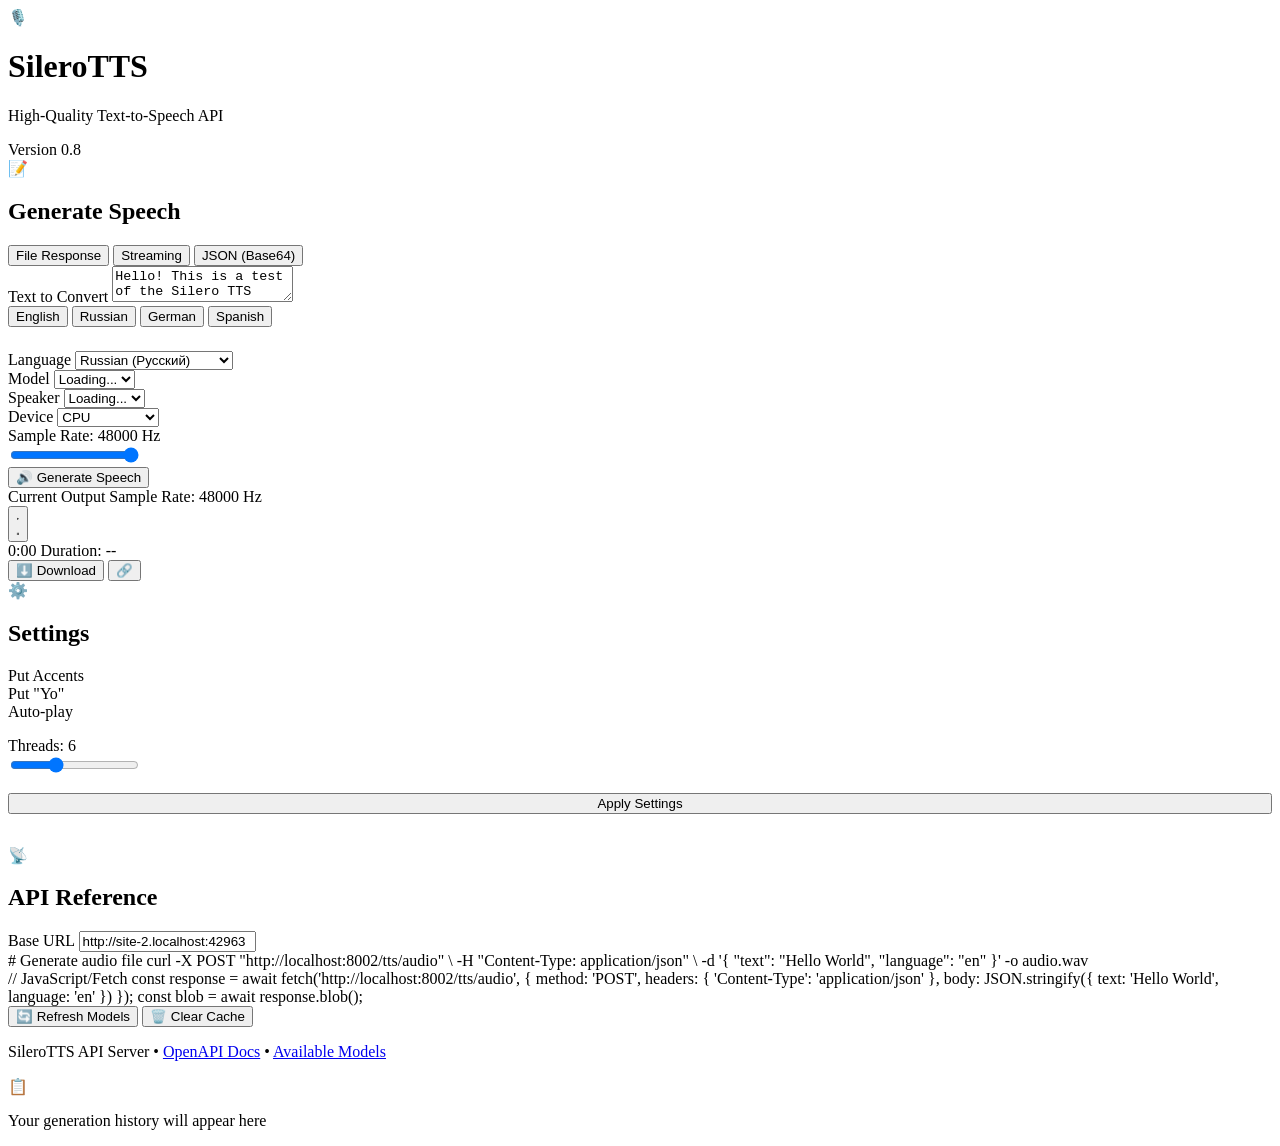
==== commit 3de7c80c: "v0.7.1 ..." ====
--- a/stts/templates/index.html
+++ b/stts/templates/index.html
@@ -7,654 +7,22 @@
     <link rel="preconnect" href="https://fonts.googleapis.com">
     <link rel="preconnect" href="https://fonts.gstatic.com" crossorigin>
     <link href="https://fonts.googleapis.com/css2?family=Inter:wght@300;400;500;600;700&family=JetBrains+Mono:wght@400;500&display=swap" rel="stylesheet">
-    <style>
-        :root {
-            --primary: #6366f1;
-            --primary-hover: #4f46e5;
-            --primary-light: #818cf8;
-            --secondary: #10b981;
-            --secondary-hover: #059669;
-            --bg-primary: #0f172a;
-            --bg-secondary: #1e293b;
-            --bg-tertiary: #334155;
-            --text-primary: #f8fafc;
-            --text-secondary: #94a3b8;
-            --text-muted: #64748b;
-            --border: #475569;
-            --error: #ef4444;
-            --warning: #f59e0b;
-            --radius: 12px;
-            --radius-sm: 8px;
-            --shadow: 0 4px 6px -1px rgba(0, 0, 0, 0.3), 0 2px 4px -2px rgba(0, 0, 0, 0.2);
-            --shadow-lg: 0 10px 15px -3px rgba(0, 0, 0, 0.4), 0 4px 6px -4px rgba(0, 0, 0, 0.3);
-        }
-
-        * {
-            margin: 0;
-            padding: 0;
-            box-sizing: border-box;
-        }
-
-        body {
-            font-family: 'Inter', -apple-system, BlinkMacSystemFont, sans-serif;
-            background: var(--bg-primary);
-            color: var(--text-primary);
-            min-height: 100vh;
-            line-height: 1.6;
-        }
-
-        /* Background pattern */
-        body::before {
-            content: '';
-            position: fixed;
-            top: 0;
-            left: 0;
-            right: 0;
-            bottom: 0;
-            background: 
-                radial-gradient(ellipse at 20% 20%, rgba(99, 102, 241, 0.15) 0%, transparent 50%),
-                radial-gradient(ellipse at 80% 80%, rgba(16, 185, 129, 0.1) 0%, transparent 50%);
-            pointer-events: none;
-            z-index: -1;
-        }
-
-        .container {
-            max-width: 1200px;
-            margin: 0 auto;
-            padding: 2rem;
-        }
-
-        /* Header */
-        header {
-            text-align: center;
-            margin-bottom: 3rem;
-            padding: 2rem 0;
-        }
-
-        .logo {
-            display: inline-flex;
-            align-items: center;
-            gap: 0.75rem;
-            margin-bottom: 1rem;
-        }
-
-        .logo-icon {
-            width: 48px;
-            height: 48px;
-            background: linear-gradient(135deg, var(--primary) 0%, var(--primary-light) 100%);
-            border-radius: var(--radius);
-            display: flex;
-            align-items: center;
-            justify-content: center;
-            font-size: 1.5rem;
-        }
-
-        h1 {
-            font-size: 2.5rem;
-            font-weight: 700;
-            background: linear-gradient(135deg, var(--text-primary) 0%, var(--primary-light) 100%);
-            -webkit-background-clip: text;
-            -webkit-text-fill-color: transparent;
-            background-clip: text;
-        }
-
-        .subtitle {
-            color: var(--text-secondary);
-            font-size: 1.1rem;
-            margin-top: 0.5rem;
-        }
-
-        .version-badge {
-            display: inline-block;
-            background: var(--bg-tertiary);
-            color: var(--text-secondary);
-            padding: 0.25rem 0.75rem;
-            border-radius: 20px;
-            font-size: 0.875rem;
-            margin-top: 1rem;
-        }
-
-        /* Main Grid */
-        .main-grid {
-            display: grid;
-            grid-template-columns: 1fr 1fr;
-            gap: 2rem;
-        }
-
-        @media (max-width: 900px) {
-            .main-grid {
-                grid-template-columns: 1fr;
-            }
-        }
-
-        /* Cards */
-        .card {
-            background: var(--bg-secondary);
-            border: 1px solid var(--border);
-            border-radius: var(--radius);
-            padding: 1.5rem;
-            box-shadow: var(--shadow);
-        }
-
-        .card-header {
-            display: flex;
-            align-items: center;
-            gap: 0.75rem;
-            margin-bottom: 1.5rem;
-            padding-bottom: 1rem;
-            border-bottom: 1px solid var(--border);
-        }
-
-        .card-icon {
-            width: 36px;
-            height: 36px;
-            background: var(--bg-tertiary);
-            border-radius: var(--radius-sm);
-            display: flex;
-            align-items: center;
-            justify-content: center;
-            color: var(--primary);
-        }
-
-        .card-title {
-            font-size: 1.25rem;
-            font-weight: 600;
-        }
-
-        /* Form Elements */
-        .form-group {
-            margin-bottom: 1.25rem;
-        }
-
-        label {
-            display: block;
-            font-size: 0.875rem;
-            font-weight: 500;
-            color: var(--text-secondary);
-            margin-bottom: 0.5rem;
-        }
-
-        input, select, textarea {
-            width: 100%;
-            padding: 0.75rem 1rem;
-            background: var(--bg-tertiary);
-            border: 1px solid var(--border);
-            border-radius: var(--radius-sm);
-            color: var(--text-primary);
-            font-family: inherit;
-            font-size: 0.95rem;
-            transition: all 0.2s ease;
-        }
-
-        input:focus, select:focus, textarea:focus {
-            outline: none;
-            border-color: var(--primary);
-            box-shadow: 0 0 0 3px rgba(99, 102, 241, 0.2);
-        }
-
-        textarea {
-            resize: vertical;
-            min-height: 120px;
-        }
-
-        select {
-            cursor: pointer;
-            appearance: none;
-            background-image: url("data:image/svg+xml,%3Csvg xmlns='http://www.w3.org/2000/svg' width='24' height='24' viewBox='0 0 24 24' fill='none' stroke='%2394a3b8' stroke-width='2' stroke-linecap='round' stroke-linejoin='round'%3E%3Cpolyline points='6 9 12 15 18 9'%3E%3C/polyline%3E%3C/svg%3E");
-            background-repeat: no-repeat;
-            background-position: right 0.75rem center;
-            background-size: 1rem;
-            padding-right: 2.5rem;
-        }
-
-        /* Range Slider */
-        .range-container {
-            display: flex;
-            align-items: center;
-            gap: 1rem;
-        }
-
-        input[type="range"] {
-            flex: 1;
-            padding: 0;
-            height: 6px;
-            background: var(--bg-tertiary);
-            border-radius: 3px;
-            -webkit-appearance: none;
-            cursor: pointer;
-        }
-
-        input[type="range"]::-webkit-slider-thumb {
-            -webkit-appearance: none;
-            width: 18px;
-            height: 18px;
-            background: var(--primary);
-            border-radius: 50%;
-            cursor: pointer;
-            transition: transform 0.2s;
-        }
-
-        input[type="range"]::-webkit-slider-thumb:hover {
-            transform: scale(1.2);
-        }
-
-        .range-value {
-            min-width: 60px;
-            text-align: center;
-            font-family: 'JetBrains Mono', monospace;
-            font-size: 0.875rem;
-            color: var(--primary-light);
-        }
-
-        /* Endpoint Tabs */
-        .endpoint-tabs {
-            display: flex;
-            gap: 0.5rem;
-            margin-bottom: 1.5rem;
-            flex-wrap: wrap;
-        }
-
-        .endpoint-tab {
-            padding: 0.5rem 1rem;
-            background: var(--bg-tertiary);
-            border: 1px solid var(--border);
-            border-radius: var(--radius-sm);
-            color: var(--text-secondary);
-            font-size: 0.875rem;
-            cursor: pointer;
-            transition: all 0.2s;
-        }
-
-        .endpoint-tab:hover {
-            background: var(--bg-primary);
-            color: var(--text-primary);
-        }
-
-        .endpoint-tab.active {
-            background: var(--primary);
-            border-color: var(--primary);
-            color: white;
-        }
-
-        /* Buttons */
-        .btn {
-            display: inline-flex;
-            align-items: center;
-            justify-content: center;
-            gap: 0.5rem;
-            padding: 0.875rem 1.5rem;
-            border: none;
-            border-radius: var(--radius-sm);
-            font-family: inherit;
-            font-size: 1rem;
-            font-weight: 500;
-            cursor: pointer;
-            transition: all 0.2s ease;
-        }
-
-        .btn-primary {
-            background: linear-gradient(135deg, var(--primary) 0%, var(--primary-hover) 100%);
-            color: white;
-            width: 100%;
-        }
-
-        .btn-primary:hover {
-            transform: translateY(-2px);
-            box-shadow: 0 4px 12px rgba(99, 102, 241, 0.4);
-        }
-
-        .btn-primary:disabled {
-            opacity: 0.6;
-            cursor: not-allowed;
-            transform: none;
-        }
-
-        .btn-secondary {
-            background: var(--bg-tertiary);
-            color: var(--text-primary);
-            border: 1px solid var(--border);
-        }
-
-        .btn-secondary:hover {
-            background: var(--bg-primary);
-            border-color: var(--primary);
-        }
-
-        .btn-icon {
-            padding: 0.5rem;
-            min-width: auto;
-        }
-
-        /* Loading Spinner */
-        .spinner {
-            width: 20px;
-            height: 20px;
-            border: 2px solid transparent;
-            border-top-color: currentColor;
-            border-radius: 50%;
-            animation: spin 0.8s linear infinite;
-        }
-
-        @keyframes spin {
-            to { transform: rotate(360deg); }
-        }
-
-        /* Audio Player */
-        .audio-player {
-            background: var(--bg-tertiary);
-            border-radius: var(--radius);
-            padding: 1.5rem;
-            margin-top: 1rem;
-            display: none;
-        }
-
-        .audio-player.visible {
-            display: block;
-            animation: fadeIn 0.3s ease;
-        }
-
-        @keyframes fadeIn {
-            from { opacity: 0; transform: translateY(10px); }
-            to { opacity: 1; transform: translateY(0); }
-        }
-
-        .audio-info {
-            display: flex;
-            justify-content: space-between;
-            align-items: center;
-            margin-bottom: 1rem;
-            font-size: 0.875rem;
-            color: var(--text-secondary);
-        }
-
-        .audio-waveform {
-            height: 60px;
-            background: var(--bg-secondary);
-            border-radius: var(--radius-sm);
-            margin-bottom: 1rem;
-            display: flex;
-            align-items: center;
-            justify-content: center;
-            overflow: hidden;
-        }
-
-        .waveform-bars {
-            display: flex;
-            align-items: center;
-            gap: 3px;
-            height: 100%;
-            padding: 0.5rem;
-        }
-
-        .waveform-bar {
-            width: 3px;
-            background: var(--primary);
-            border-radius: 2px;
-            animation: waveform 1s ease-in-out infinite;
-        }
-
-        @keyframes waveform {
-            0%, 100% { height: 20%; }
-            50% { height: 100%; }
-        }
-
-        .waveform-bar:nth-child(2) { animation-delay: 0.1s; }
-        .waveform-bar:nth-child(3) { animation-delay: 0.2s; }
-        .waveform-bar:nth-child(4) { animation-delay: 0.3s; }
-        .waveform-bar:nth-child(5) { animation-delay: 0.4s; }
-        .waveform-bar:nth-child(6) { animation-delay: 0.5s; }
-        .waveform-bar:nth-child(7) { animation-delay: 0.6s; }
-        .waveform-bar:nth-child(8) { animation-delay: 0.7s; }
-
-        audio {
-            width: 100%;
-            height: 40px;
-            border-radius: var(--radius-sm);
-        }
-
-        audio::-webkit-media-controls-panel {
-            background: var(--bg-secondary);
-        }
-
-        .audio-actions {
-            display: flex;
-            gap: 0.75rem;
-            margin-top: 1rem;
-        }
-
-        /* Status Messages */
-        .status {
-            padding: 1rem;
-            border-radius: var(--radius-sm);
-            margin-top: 1rem;
-            display: none;
-        }
-
-        .status.visible {
-            display: block;
-            animation: fadeIn 0.3s ease;
-        }
-
-        .status-success {
-            background: rgba(16, 185, 129, 0.15);
-            border: 1px solid var(--secondary);
-            color: var(--secondary);
-        }
-
-        .status-error {
-            background: rgba(239, 68, 68, 0.15);
-            border: 1px solid var(--error);
-            color: var(--error);
-        }
-
-        .status-loading {
-            background: rgba(99, 102, 241, 0.15);
-            border: 1px solid var(--primary);
-            color: var(--primary-light);
-        }
-
-        /* Settings Panel */
-        .settings-grid {
-            display: grid;
-            grid-template-columns: 1fr 1fr;
-            gap: 1rem;
-        }
-
-        @media (max-width: 600px) {
-            .settings-grid {
-                grid-template-columns: 1fr;
-            }
-        }
-
-        .toggle-group {
-            display: flex;
-            align-items: center;
-            justify-content: space-between;
-            padding: 0.75rem;
-            background: var(--bg-tertiary);
-            border-radius: var(--radius-sm);
-        }
-
-        .toggle-label {
-            font-size: 0.875rem;
-            color: var(--text-secondary);
-        }
-
-        .toggle {
-            position: relative;
-            width: 44px;
-            height: 24px;
-            background: var(--bg-primary);
-            border-radius: 12px;
-            cursor: pointer;
-            transition: background 0.3s;
-        }
-
-        .toggle.active {
-            background: var(--primary);
-        }
-
-        .toggle::after {
-            content: '';
-            position: absolute;
-            top: 2px;
-            left: 2px;
-            width: 20px;
-            height: 20px;
-            background: white;
-            border-radius: 50%;
-            transition: transform 0.3s;
-        }
-
-        .toggle.active::after {
-            transform: translateX(20px);
-        }
-
-        /* Models List */
-        .models-list {
-            max-height: 200px;
-            overflow-y: auto;
-            background: var(--bg-tertiary);
-            border-radius: var(--radius-sm);
-            padding: 0.5rem;
-        }
-
-        .model-item {
-            display: flex;
-            align-items: center;
-            gap: 0.5rem;
-            padding: 0.5rem 0.75rem;
-            border-radius: var(--radius-sm);
-            cursor: pointer;
-            transition: background 0.2s;
-            font-size: 0.875rem;
-        }
-
-        .model-item:hover {
-            background: var(--bg-primary);
-        }
-
-        .model-item.active {
-            background: var(--primary);
-            color: white;
-        }
-
-        .model-badge {
-            font-size: 0.75rem;
-            padding: 0.125rem 0.5rem;
-            background: var(--bg-primary);
-            border-radius: 10px;
-            color: var(--text-muted);
-        }
-
-        .model-item.active .model-badge {
-            background: rgba(255, 255, 255, 0.2);
-            color: white;
-        }
-
-        /* Code Examples */
-        .code-block {
-            background: var(--bg-tertiary);
-            border-radius: var(--radius-sm);
-            padding: 1rem;
-            font-family: 'JetBrains Mono', monospace;
-            font-size: 0.8rem;
-            overflow-x: auto;
-            margin-top: 1rem;
-        }
-
-        .code-keyword { color: #c792ea; }
-        .code-string { color: #c3e88d; }
-        .code-property { color: #82aaff; }
-        .code-comment { color: #546e7a; }
-
-        /* Quick Actions */
-        .quick-actions {
-            display: flex;
-            gap: 0.5rem;
-            flex-wrap: wrap;
-            margin-top: 1rem;
-        }
-
-        .quick-btn {
-            padding: 0.375rem 0.75rem;
-            background: var(--bg-tertiary);
-            border: 1px solid var(--border);
-            border-radius: 20px;
-            color: var(--text-secondary);
-            font-size: 0.8rem;
-            cursor: pointer;
-            transition: all 0.2s;
-        }
-
-        .quick-btn:hover {
-            background: var(--primary);
-            border-color: var(--primary);
-            color: white;
-        }
-
-        /* Footer */
-        footer {
-            text-align: center;
-            margin-top: 3rem;
-            padding: 2rem;
-            color: var(--text-muted);
-            font-size: 0.875rem;
-        }
-
-        footer a {
-            color: var(--primary-light);
-            text-decoration: none;
-        }
-
-        footer a:hover {
-            text-decoration: underline;
-        }
-
-        /* Animations */
-        @keyframes pulse {
-            0%, 100% { opacity: 1; }
-            50% { opacity: 0.5; }
-        }
-
-        .pulse {
-            animation: pulse 2s ease-in-out infinite;
-        }
-
-        /* Scrollbar */
-        ::-webkit-scrollbar {
-            width: 8px;
-            height: 8px;
-        }
-
-        ::-webkit-scrollbar-track {
-            background: var(--bg-primary);
-        }
-
-        ::-webkit-scrollbar-thumb {
-            background: var(--bg-tertiary);
-            border-radius: 4px;
-        }
-
-        ::-webkit-scrollbar-thumb:hover {
-            background: var(--border);
-        }
-    </style>
+    <link rel="stylesheet" href="/static/styles.css">
 </head>
 <body>
     <div class="container">
-        <header>
+        <header class="fade-in">
             <div class="logo">
                 <div class="logo-icon">🎙️</div>
                 <h1>SileroTTS</h1>
             </div>
             <p class="subtitle">High-Quality Text-to-Speech API</p>
-            <span class="version-badge">Version 0.7</span>
+            <span class="version-badge">Version 0.8</span>
         </header>
 
         <div class="main-grid">
             <!-- Input Panel -->
-            <div class="card">
+            <div class="card slide-in-left">
                 <div class="card-header">
                     <div class="card-icon">📝</div>
                     <h2 class="card-title">Generate Speech</h2>
@@ -690,6 +58,9 @@
                             <option value="fr">French (Français)</option>
                             <option value="uk">Ukrainian (Українська)</option>
                             <option value="uz">Uzbek (O'zbek)</option>
+                            <option value="tt">Tatar (Татар)</option>
+                            <option value="ba">Bashkir (Башҡорт)</option>
+                            <option value="xal">Kalmyk (Хальмг)</option>
                         </select>
                     </div>
 
@@ -731,32 +102,39 @@
 
                 <div class="status" id="status"></div>
 
-                <!-- Audio Player -->
-                <div class="audio-player" id="audioPlayer">
-                    <div class="audio-info">
-                        <span id="audioDuration">Duration: 0s</span>
-                        <span id="audioFormat">Format: WAV</span>
-                    </div>
-                    <div class="audio-waveform">
-                        <div class="waveform-bars">
-                            <div class="waveform-bar"></div>
-                            <div class="waveform-bar"></div>
-                            <div class="waveform-bar"></div>
-                            <div class="waveform-bar"></div>
-                            <div class="waveform-bar"></div>
-                            <div class="waveform-bar"></div>
-                            <div class="waveform-bar"></div>
-                            <div class="waveform-bar"></div>
-                        </div>
-                    </div>
-                    <audio id="audioElement" controls></audio>
-                    <div class="audio-actions">
-                        <button class="btn btn-secondary" id="downloadBtn" style="flex:1">
-                            ⬇️ Download
+                <!-- Audio Player (SoundCloud Style) -->
+                <div class="audio-player sc-player-main" id="audioPlayer">
+                    <div class="sc-player-header">
+                        <span class="sc-player-title">Current Output</span>
+                        <span id="audioFormat">Sample Rate: 48000 Hz</span>
+                    </div>
+                    <div class="sc-player-waveform" id="audioPlayerWaveform">
+                        <div class="sc-waveform-static">
+                            <div class="sc-waveform-bar"></div>
+                            <div class="sc-waveform-bar"></div>
+                            <div class="sc-waveform-bar"></div>
+                            <div class="sc-waveform-bar"></div>
+                            <div class="sc-waveform-bar"></div>
+                            <div class="sc-waveform-bar"></div>
+                            <div class="sc-waveform-bar"></div>
+                            <div class="sc-waveform-bar"></div>
+                        </div>
+                    </div>
+                    <div class="sc-player-controls">
+                        <button class="sc-play-btn-main" id="audioPlayerPlayPause" title="Play/Pause">
+                            <svg class="play-icon" viewBox="0 0 24 24"><path d="M8 5v14l11-7z"/></svg>
+                            <svg class="pause-icon" viewBox="0 0 24 24"><path d="M6 19h4V5H6v14zm8-14v14h4V5h-4z"/></svg>
                         </button>
-                        <button class="btn btn-secondary btn-icon" id="copyUrlBtn" title="Copy URL">
-                            🔗
-                        </button>
+                        <div class="sc-progress-container" id="audioPlayerProgress">
+                            <div class="sc-progress-fill"></div>
+                        </div>
+                        <span class="sc-time" id="audioPlayerCurrentTime">0:00</span>
+                        <span class="sc-time" id="audioDuration">Duration: --</span>
+                    </div>
+                    <audio id="audioElement" style="display:none"></audio>
+                    <div class="sc-player-actions">
+                        <button class="btn btn-small btn-secondary" id="downloadBtn">⬇️ Download</button>
+                        <button class="btn btn-small btn-secondary btn-icon" id="copyUrlBtn" title="Copy URL">🔗</button>
                     </div>
                 </div>
             </div>
@@ -764,7 +142,7 @@
             <!-- Settings & Info Panel -->
             <div>
                 <!-- Current Settings -->
-                <div class="card" style="margin-bottom: 2rem;">
+                <div class="card slide-in-right" style="margin-bottom: 2rem;">
                     <div class="card-header">
                         <div class="card-icon">⚙️</div>
                         <h2 class="card-title">Settings</h2>
@@ -796,7 +174,7 @@
                 </div>
 
                 <!-- API Info -->
-                <div class="card">
+                <div class="card slide-in-right">
                     <div class="card-header">
                         <div class="card-icon">📡</div>
                         <h2 class="card-title">API Reference</h2>
@@ -804,7 +182,7 @@
 
                     <div class="form-group">
                         <label>Base URL</label>
-                        <input type="text" id="baseUrl" value="http://localhost:8002" readonly>
+                        <input type="text" id="baseUrl" value="" readonly>
                     </div>
 
                     <div class="code-block">
@@ -841,432 +219,24 @@
                 </div>
             </div>
         </div>
-
+ 
         <footer>
             <p>SileroTTS API Server • <a href="/docs" target="_blank">OpenAPI Docs</a> • <a href="/models">Available Models</a></p>
         </footer>
+
+        <!-- History Section -->
+        <div class="history-section card slide-in-up" id="historyContainer">
+            <div class="history-placeholder">
+                <div class="history-placeholder-icon">📋</div>
+                <p>Your generation history will appear here</p>
+            </div>
+        </div>
     </div>
 
     <script>
-        // State
-        const state = {
-            endpoint: 'audio',
-            models: {},
-            languages: [],
-            speakers: [],
-            currentAudioUrl: null,
-            isGenerating: false
-        };
-
-        // DOM Elements
-        const elements = {
-            text: document.getElementById('text'),
-            language: document.getElementById('language'),
-            model: document.getElementById('model'),
-            speaker: document.getElementById('speaker'),
-            device: document.getElementById('device'),
-            sampleRate: document.getElementById('sampleRate'),
-            sampleRateValue: document.getElementById('sampleRateValue'),
-            generateBtn: document.getElementById('generateBtn'),
-            status: document.getElementById('status'),
-            audioPlayer: document.getElementById('audioPlayer'),
-            audioElement: document.getElementById('audioElement'),
-            audioDuration: document.getElementById('audioDuration'),
-            downloadBtn: document.getElementById('downloadBtn'),
-            copyUrlBtn: document.getElementById('copyUrlBtn'),
-            baseUrl: document.getElementById('baseUrl'),
-            putAccent: document.getElementById('putAccent'),
-            putYo: document.getElementById('putYo'),
-            autoPlay: document.getElementById('autoPlay'),
-            numThreads: document.getElementById('numThreads'),
-            threadsValue: document.getElementById('threadsValue'),
-            applySettingsBtn: document.getElementById('applySettingsBtn'),
-            refreshModelsBtn: document.getElementById('refreshModelsBtn'),
-            clearCacheBtn: document.getElementById('clearCacheBtn')
-        };
-
-        // Initialize
-        async function init() {
-            await loadModels();
-            setupEventListeners();
-            updateCurlExample();
-            updateJsExample();
-        }
-
-        // Load available models
-        async function loadModels() {
-            try {
-                const response = await fetch(`${elements.baseUrl.value}/models`);
-                const data = await response.json();
-                
-                state.languages = data.available_languages || [];
-                state.models = data.available_models || {};
-                
-                updateLanguageSelect();
-            } catch (error) {
-                showStatus('Failed to load models: ' + error.message, 'error');
-            }
-        }
-
-        // Update language select
-        function updateLanguageSelect() {
-            const currentLang = elements.language.value;
-            elements.language.innerHTML = state.languages.map(lang => 
-                `<option value="${lang}" ${lang === currentLang ? 'selected' : ''}>${getLanguageName(lang)}</option>`
-            ).join('');
-            updateModelSelect();
-        }
-
-        // Update model select based on language
-        function updateModelSelect() {
-            const lang = elements.language.value;
-            const models = state.models[lang] || [];
-            
-            elements.model.innerHTML = models.map(model => 
-                `<option value="${model}">${model}</option>`
-            ).join('');
-            
-            // Load speakers for selected model
-            loadSpeakers();
-        }
-
-        // Load speakers
-        async function loadSpeakers() {
-            const lang = elements.language.value;
-            const modelId = elements.model.value;
-            
-            if (!modelId) {
-                elements.speaker.innerHTML = '<option value="">Select model first</option>';
-                return;
-            }
-
-            // Default speakers based on language
-            const defaultSpeakers = {
-                'ru': ['aidar', 'baya', 'kseniya', 'xenia', 'eugene', 'random', 'kseniya_v2'],
-                'en': ['en_0', 'en_1', 'en_2', 'en_3', 'en_4', 'random'],
-                'de': ['thorsten', 'thorsten_v2', 'random'],
-                'es': ['tux', 'tux_v2', 'random'],
-                'fr': ['gilles', 'gilles_v2', 'random']
-            };
-
-            state.speakers = defaultSpeakers[lang] || ['random'];
-            elements.speaker.innerHTML = state.speakers.map(speaker => 
-                `<option value="${speaker}">${speaker}</option>`
-            ).join('');
-        }
-
-        // Get language display name
-        function getLanguageName(code) {
-            const names = {
-                'ru': 'Russian (Русский)',
-                'en': 'English',
-                'de': 'German (Deutsch)',
-                'es': 'Spanish (Español)',
-                'fr': 'French (Français)',
-                'uk': 'Ukrainian (Українська)',
-                'uz': 'Uzbek (O\'zbek)'
-            };
-            return names[code] || code;
-        }
-
-        // Setup event listeners
-        function setupEventListeners() {
-            // Endpoint tabs
-            document.querySelectorAll('.endpoint-tab').forEach(tab => {
-                tab.addEventListener('click', () => {
-                    document.querySelectorAll('.endpoint-tab').forEach(t => t.classList.remove('active'));
-                    tab.classList.add('active');
-                    state.endpoint = tab.dataset.endpoint;
-                    updateCurlExample();
-                    updateJsExample();
-                });
-            });
-
-            // Language change
-            elements.language.addEventListener('change', () => {
-                updateModelSelect();
-                updateCurlExample();
-                updateJsExample();
-            });
-
-            // Model change
-            elements.model.addEventListener('change', () => {
-                loadSpeakers();
-                updateCurlExample();
-                updateJsExample();
-            });
-
-            // Sample rate
-            elements.sampleRate.addEventListener('input', () => {
-                elements.sampleRateValue.textContent = elements.sampleRate.value;
-            });
-
-            // Quick sample buttons
-            document.querySelectorAll('.quick-btn[data-sample]').forEach(btn => {
-                btn.addEventListener('click', () => {
-                    elements.text.value = btn.dataset.sample;
-                });
-            });
-
-            // Generate button
-            elements.generateBtn.addEventListener('click', generateSpeech);
-
-            // Download button
-            elements.downloadBtn.addEventListener('click', () => {
-                if (state.currentAudioUrl) {
-                    const a = document.createElement('a');
-                    a.href = state.currentAudioUrl;
-                    a.download = `tts_${elements.language.value}_${Date.now()}.wav`;
-                    a.click();
-                }
-            });
-
-            // Copy URL button
-            elements.copyUrlBtn.addEventListener('click', () => {
-                if (state.currentAudioUrl) {
-                    navigator.clipboard.writeText(state.currentAudioUrl);
-                    showStatus('URL copied to clipboard!', 'success');
-                }
-            });
-
-            // Toggles
-            document.querySelectorAll('.toggle').forEach(toggle => {
-                toggle.addEventListener('click', () => {
-                    toggle.classList.toggle('active');
-                    toggle.dataset.value = toggle.classList.contains('active');
-                });
-            });
-
-            // Threads
-            elements.numThreads.addEventListener('input', () => {
-                elements.threadsValue.textContent = elements.numThreads.value;
-            });
-
-            // Apply settings
-            elements.applySettingsBtn.addEventListener('click', applySettings);
-
-            // Refresh models
-            elements.refreshModelsBtn.addEventListener('click', loadModels);
-
-            // Clear cache
-            elements.clearCacheBtn.addEventListener('click', clearCache);
-
-            // Base URL change
-            elements.baseUrl.addEventListener('change', () => {
-                updateCurlExample();
-                updateJsExample();
-            });
-        }
-
-        // Generate speech
-        async function generateSpeech() {
-            if (state.isGenerating) return;
-            
-            const text = elements.text.value.trim();
-            if (!text) {
-                showStatus('Please enter some text to convert', 'error');
-                return;
-            }
-
-            state.isGenerating = true;
-            updateButtonState(true);
-            hideAudioPlayer();
-
-            const requestData = {
-                text: text,
-                language: elements.language.value,
-                model_id: elements.model.value || undefined,
-                speaker: elements.speaker.value || undefined,
-                sample_rate: parseInt(elements.sampleRate.value),
-                device: elements.device.value
-            };
-
-            try {
-                let endpoint = '/tts';
-                if (state.endpoint === 'audio') endpoint = '/tts/audio';
-                else if (state.endpoint === 'stream') endpoint = '/tts/stream';
-
-                showStatus('Generating speech...', 'loading');
-
-                const response = await fetch(`${elements.baseUrl.value}${endpoint}`, {
-                    method: 'POST',
-                    headers: { 'Content-Type': 'application/json' },
-                    body: JSON.stringify(requestData)
-                });
-
-                if (!response.ok) {
-                    const error = await response.json();
-                    throw new Error(error.detail || 'Generation failed');
-                }
-
-                if (state.endpoint === 'json') {
-                    // Handle JSON response (base64)
-                    const data = await response.json();
-                    const audioBytes = base64ToBlob(data.audio_data, 'audio/wav');
-                    const audioUrl = URL.createObjectURL(audioBytes);
-                    showAudioPlayer(audioUrl, data.duration, data.sample_rate);
-                } else {
-                    // Handle file/stream response
-                    const blob = await response.blob();
-                    const audioUrl = URL.createObjectURL(blob);
-                    showAudioPlayer(audioUrl);
-                }
-
-                showStatus('Speech generated successfully!', 'success');
-
-            } catch (error) {
-                showStatus('Error: ' + error.message, 'error');
-            } finally {
-                state.isGenerating = false;
-                updateButtonState(false);
-            }
-        }
-
-        // Update button state
-        function updateButtonState(loading) {
-            elements.generateBtn.disabled = loading;
-            document.getElementById('btnIcon').textContent = loading ? '' : '🔊';
-            document.getElementById('btnText').textContent = loading ? 'Generating...' : 'Generate Speech';
-            
-            if (loading) {
-                const spinner = document.createElement('div');
-                spinner.className = 'spinner';
-                spinner.id = 'btnSpinner';
-                document.getElementById('btnIcon').appendChild(spinner);
-            } else {
-                const spinner = document.getElementById('btnSpinner');
-                if (spinner) spinner.remove();
-            }
-        }
-
-        // Show audio player
-        function showAudioPlayer(url, duration = null, sampleRate = null) {
-            state.currentAudioUrl = url;
-            elements.audioElement.src = url;
-            
-            if (duration) {
-                elements.audioDuration.textContent = `Duration: ${duration.toFixed(2)}s`;
-            }
-            if (sampleRate) {
-                elements.audioFormat.textContent = `Sample Rate: ${sampleRate} Hz`;
-            }
-
-            elements.audioPlayer.classList.add('visible');
-
-            // Auto-play if enabled
-            if (elements.autoPlay.classList.contains('active')) {
-                elements.audioElement.play();
-            }
-        }
-
-        // Hide audio player
-        function hideAudioPlayer() {
-            elements.audioPlayer.classList.remove('visible');
-            if (state.currentAudioUrl) {
-                URL.revokeObjectURL(state.currentAudioUrl);
-                state.currentAudioUrl = null;
-            }
-        }
-
-        // Show status message
-        function showStatus(message, type) {
-            elements.status.textContent = message;
-            elements.status.className = `status visible status-${type}`;
-            
-            if (type !== 'loading') {
-                setTimeout(() => {
-                    elements.status.classList.remove('visible');
-                }, 5000);
-            }
-        }
-
-        // Apply settings
-        async function applySettings() {
-            try {
-                const response = await fetch(`${elements.baseUrl.value}/settings`, {
-                    method: 'POST',
-                    headers: { 'Content-Type': 'application/json' },
-                    body: JSON.stringify({
-                        put_accent: elements.putAccent.classList.contains('active'),
-                        put_yo: elements.putYo.classList.contains('active'),
-                        num_threads: parseInt(elements.numThreads.value)
-                    })
-                });
-
-                const data = await response.json();
-                showStatus('Settings applied successfully!', 'success');
-            } catch (error) {
-                showStatus('Error applying settings: ' + error.message, 'error');
-            }
-        }
-
-        // Clear cache
-        async function clearCache() {
-            try {
-                const response = await fetch(`${elements.baseUrl.value}/cache`, {
-                    method: 'DELETE'
-                });
-                const data = await response.json();
-                showStatus(`Cache cleared: ${data.files_deleted} files deleted`, 'success');
-            } catch (error) {
-                showStatus('Error clearing cache: ' + error.message, 'error');
-            }
-        }
-
-        // Base64 to Blob
-        function base64ToBlob(base64, mimeType) {
-            const byteCharacters = atob(base64);
-            const byteNumbers = new Array(byteCharacters.length);
-            for (let i = 0; i < byteCharacters.length; i++) {
-                byteNumbers[i] = byteCharacters.charCodeAt(i);
-            }
-            const byteArray = new Uint8Array(byteNumbers);
-            return new Blob([byteArray], { type: mimeType });
-        }
-
-        // Update curl example
-        function updateCurlExample() {
-            const lang = elements.language.value;
-            const model = elements.model.value;
-            const endpoint = state.endpoint === 'json' ? '/tts' : `/tts/${state.endpoint}`;
-            
-            document.getElementById('curlExample').innerHTML = 
-`<span class="code-comment"># Generate audio (${state.endpoint})</span>
-<span class="code-keyword">curl</span> -X POST <span class="code-string">"${elements.baseUrl.value}${endpoint}"</span> \\
-  -H <span class="code-string">"Content-Type: application/json"</span> \\
-  -d <span class="code-string">'{
-    "text": "Hello World",
-    "language": "${lang}"${model ? `,
-    "model_id": "${model}"` : ''}
-  }'</span>${state.endpoint !== 'json' ? ' -o audio.wav' : ''}`;
-        }
-
-        // Update JS example
-        function updateJsExample() {
-            const lang = elements.language.value;
-            const model = elements.model.value;
-            const endpoint = state.endpoint === 'json' ? '/tts' : `/tts/${state.endpoint}`;
-            
-            document.getElementById('jsExample').innerHTML = 
-`<span class="code-comment">// JavaScript - ${state.endpoint} endpoint</span>
-<span class="code-keyword">const</span> response = <span class="code-keyword">await</span> fetch(<span class="code-string">'${elements.baseUrl.value}${endpoint}'</span>, {
-  method: <span class="code-string">'POST'</span>,
-  headers: { <span class="code-property">'Content-Type'</span>: <span class="code-string">'application/json'</span> },
-  body: JSON.stringify({
-    text: <span class="code-string">'Hello World'</span>,
-    language: <span class="code-string">'${lang}'</span>${model ? `,
-    model_id: <span class="code-string">'${model}'</span>` : ''}
-  })
-});
-${state.endpoint === 'json' ? 
-`<span class="code-keyword">const</span> data = <span class="code-keyword">await</span> response.json();
-<span class="code-comment">// data.audio_data contains base64 audio</span>` : 
-`<span class="code-keyword">const</span> blob = <span class="code-keyword">await</span> response.blob();
-<span class="code-keyword">const</span> url = URL.createObjectURL(blob);`}`;
-        }
-
-        // AI helped me to write this perfect thing...
-        init();
+        // Set base URL dynamically
+        document.getElementById('baseUrl').value = location.origin;
     </script>
+    <script src="/static/app.js"></script>
 </body>
 </html>
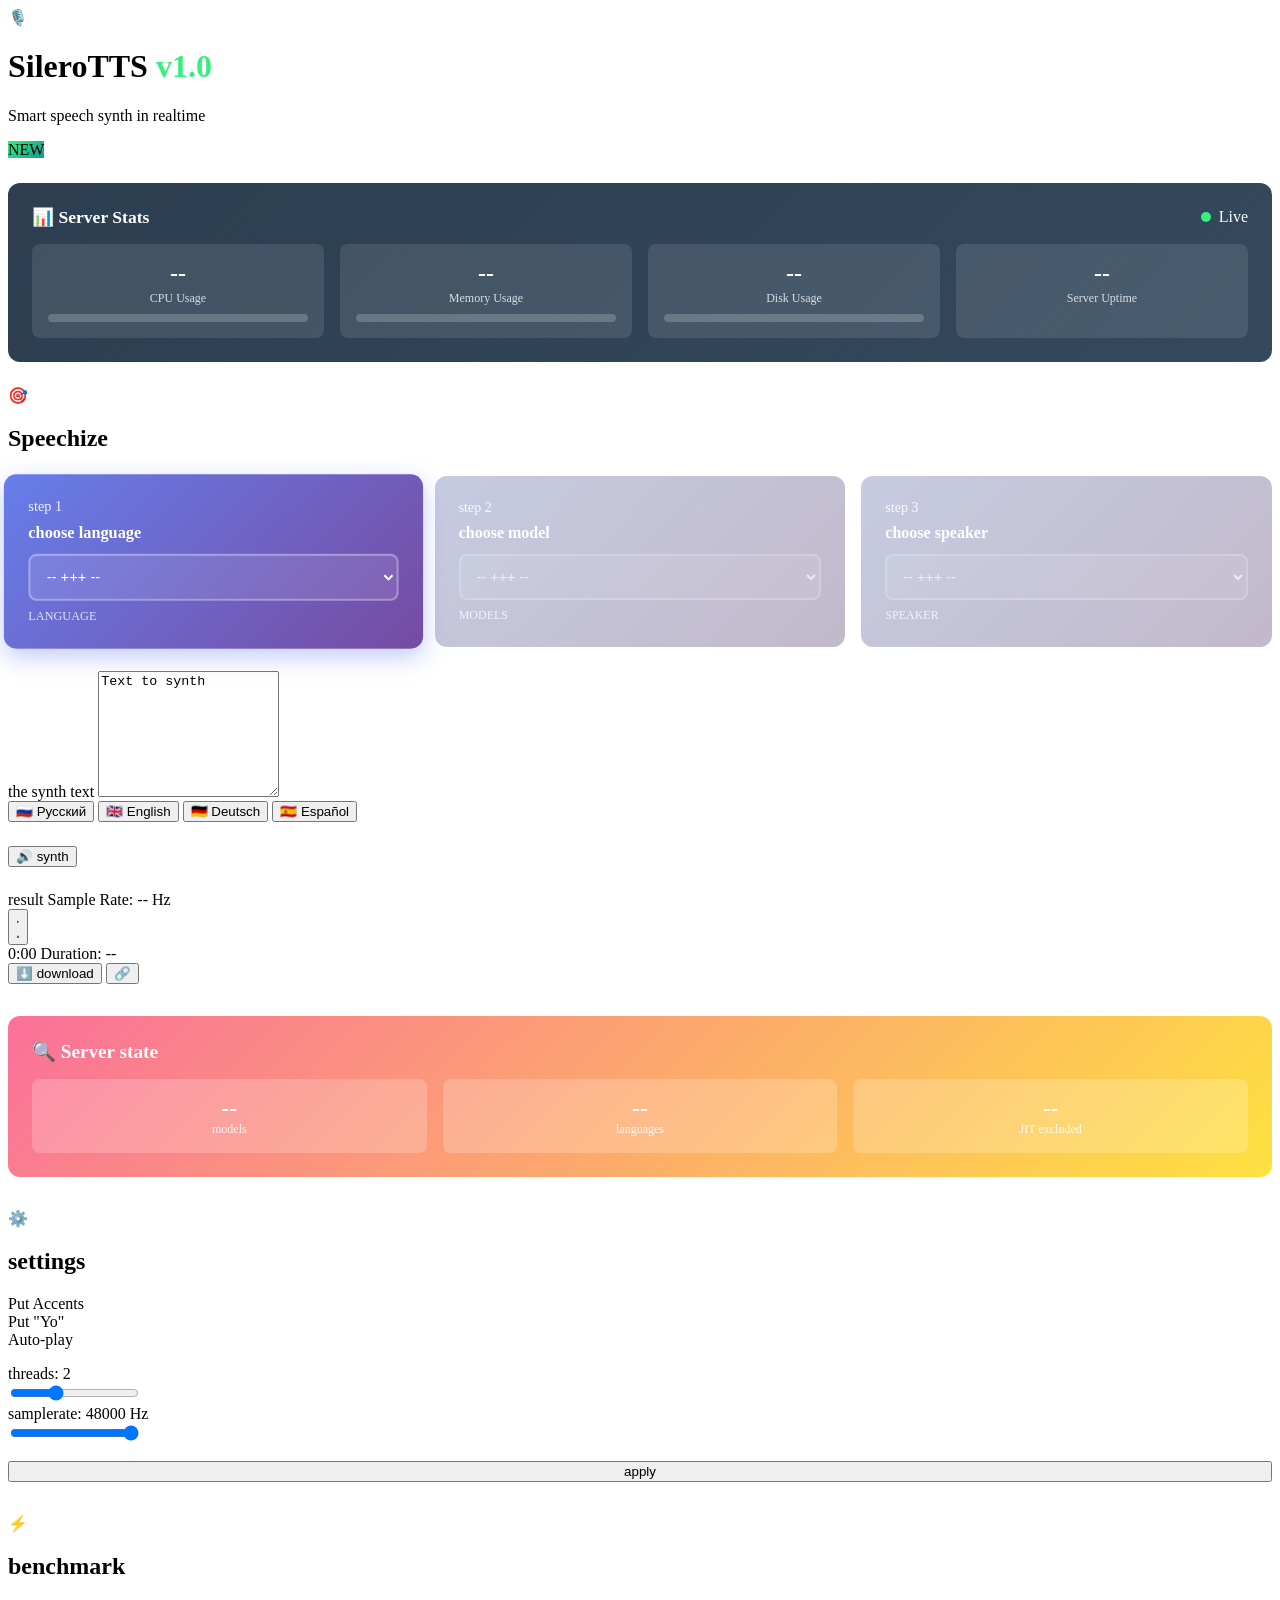
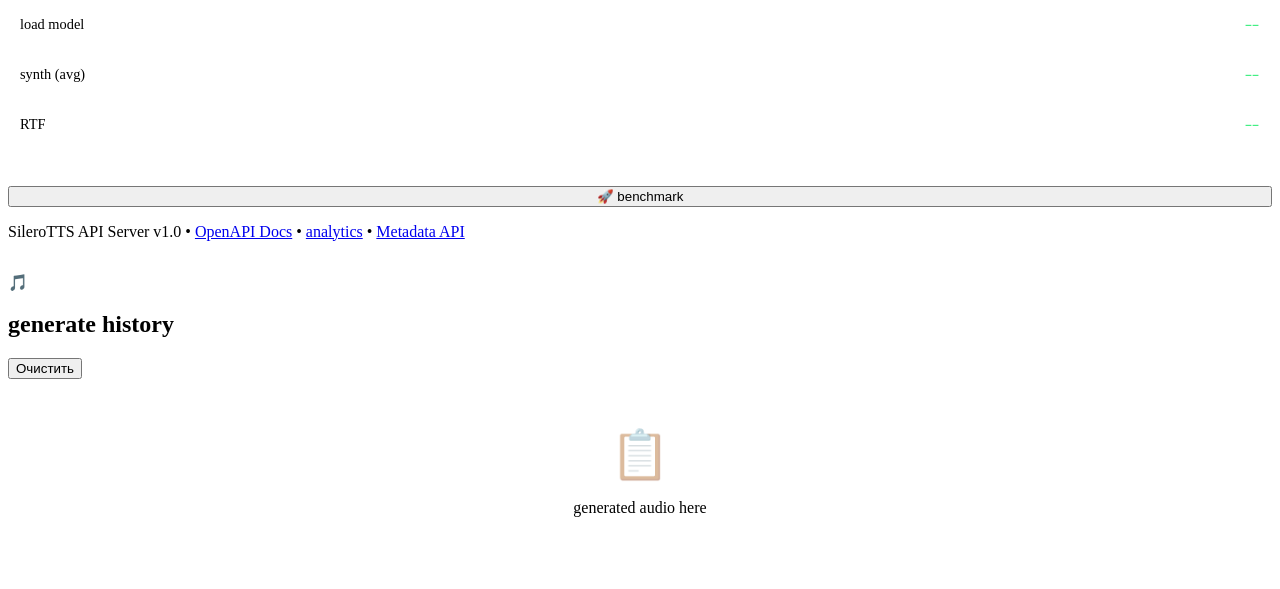
==== commit e6fe9691: "v0.8 /*-+" ====
--- a/stts/templates/index.html
+++ b/stts/templates/index.html
@@ -1,118 +1,412 @@
 <!DOCTYPE html>
-<html lang="en">
+<html lang="ru">
 <head>
     <meta charset="UTF-8">
     <meta name="viewport" content="width=device-width, initial-scale=1.0">
-    <title>SileroTTS - Text to Speech API</title>
+    <title>STTS uAPI</title>
     <link rel="preconnect" href="https://fonts.googleapis.com">
     <link rel="preconnect" href="https://fonts.gstatic.com" crossorigin>
     <link href="https://fonts.googleapis.com/css2?family=Inter:wght@300;400;500;600;700&family=JetBrains+Mono:wght@400;500&display=swap" rel="stylesheet">
     <link rel="stylesheet" href="/static/styles.css">
+    <style>
+        .cascading-select {
+            display: grid;
+            grid-template-columns: repeat(3, 1fr);
+            gap: 1rem;
+            margin: 1.5rem 0;
+        }
+        
+        .cascade-step {
+            background: linear-gradient(135deg, #667eea 0%, #764ba2 100%);
+            padding: 1.5rem;
+            border-radius: 12px;
+            color: white;
+            transition: all 0.3s ease;
+        }
+        
+        .cascade-step.disabled {
+            opacity: 0.4;
+            pointer-events: none;
+            filter: grayscale(0.5);
+        }
+        
+        .cascade-step.active {
+            transform: scale(1.02);
+            box-shadow: 0 8px 24px rgba(102, 126, 234, 0.4);
+        }
+        
+        .cascade-step.completed {
+            background: linear-gradient(135deg, #11998e 0%, #38ef7d 100%);
+        }
+        
+        .cascade-number {
+            font-size: 0.875rem;
+            opacity: 0.9;
+            margin-bottom: 0.5rem;
+        }
+        
+        .cascade-title {
+            font-size: 1rem;
+            font-weight: 600;
+            margin-bottom: 0.75rem;
+        }
+        
+        .cascade-select {
+            width: 100%;
+            padding: 0.75rem;
+            border-radius: 8px;
+            border: 2px solid rgba(255, 255, 255, 0.3);
+            background: rgba(255, 255, 255, 0.1);
+            color: white;
+            font-size: 0.9rem;
+            cursor: pointer;
+            transition: all 0.2s ease;
+        }
+        
+        .cascade-select:hover {
+            background: rgba(255, 255, 255, 0.2);
+            border-color: rgba(255, 255, 255, 0.5);
+        }
+        
+        .cascade-select:focus {
+            outline: none;
+            border-color: white;
+            box-shadow: 0 0 0 3px rgba(255, 255, 255, 0.3);
+        }
+        
+        .cascade-select option {
+            background: #667eea;
+            color: white;
+        }
+        
+        .cascade-info {
+            font-size: 0.75rem;
+            opacity: 0.8;
+            margin-top: 0.5rem;
+        }
+        
+        .model-stats {
+            display: grid;
+            grid-template-columns: repeat(auto-fit, minmax(150px, 1fr));
+            gap: 1rem;
+            margin: 1.5rem 0;
+        }
+        
+        .stat-card {
+            background: linear-gradient(135deg, #f093fb 0%, #f5576c 100%);
+            padding: 1.25rem;
+            border-radius: 12px;
+            text-align: center;
+            color: white;
+        }
+        
+        .stat-value {
+            font-size: 2rem;
+            font-weight: 700;
+            margin-bottom: 0.25rem;
+        }
+        
+        .stat-label {
+            font-size: 0.875rem;
+            opacity: 0.9;
+        }
+        
+        .dashboard-grid {
+            display: grid;
+            grid-template-columns: 2fr 1fr;
+            gap: 2rem;
+            margin-top: 2rem;
+        }
+        
+        .live-monitor {
+            background: linear-gradient(135deg, #2c3e50 0%, #34495e 100%);
+            padding: 1.5rem;
+            border-radius: 12px;
+            color: white;
+            margin: 1.5rem 0;
+        }
+        
+        .monitor-header {
+            display: flex;
+            justify-content: space-between;
+            align-items: center;
+            margin-bottom: 1rem;
+        }
+        
+        .monitor-title {
+            font-size: 1.1rem;
+            font-weight: 600;
+        }
+        
+        .monitor-status {
+            display: flex;
+            align-items: center;
+            gap: 0.5rem;
+        }
+        
+        .status-dot {
+            width: 10px;
+            height: 10px;
+            border-radius: 50%;
+            background: #38ef7d;
+            animation: pulse 2s infinite;
+        }
+        
+        @keyframes pulse {
+            0%, 100% { opacity: 1; }
+            50% { opacity: 0.5; }
+        }
+        
+        .monitor-metrics {
+            display: grid;
+            grid-template-columns: repeat(4, 1fr);
+            gap: 1rem;
+        }
+        
+        .metric-item {
+            text-align: center;
+            padding: 1rem;
+            background: rgba(255, 255, 255, 0.1);
+            border-radius: 8px;
+        }
+        
+        .metric-value {
+            font-size: 1.5rem;
+            font-weight: 700;
+            margin-bottom: 0.25rem;
+        }
+        
+        .metric-label {
+            font-size: 0.75rem;
+            opacity: 0.8;
+        }
+        
+        .progress-bar {
+            width: 100%;
+            height: 8px;
+            background: rgba(255, 255, 255, 0.2);
+            border-radius: 4px;
+            overflow: hidden;
+            margin-top: 0.5rem;
+        }
+        
+        .progress-fill {
+            height: 100%;
+            background: linear-gradient(90deg, #38ef7d 0%, #11998e 100%);
+            transition: width 0.3s ease;
+        }
+        
+        .benchmark-results {
+            margin: 1.5rem 0;
+        }
+        
+        .benchmark-item {
+            display: flex;
+            justify-content: space-between;
+            align-items: center;
+            padding: 0.75rem;
+            background: rgba(255, 255, 255, 0.05);
+            border-radius: 8px;
+            margin-bottom: 0.5rem;
+        }
+        
+        .benchmark-name {
+            font-size: 0.9rem;
+        }
+        
+        .benchmark-value {
+            font-family: 'JetBrains Mono', monospace;
+            font-size: 0.875rem;
+            color: #38ef7d;
+        }
+        
+        .explorer-section {
+            margin: 2rem 0;
+        }
+        
+        .explorer-card {
+            background: linear-gradient(135deg, #fa709a 0%, #fee140 100%);
+            padding: 1.5rem;
+            border-radius: 12px;
+            color: white;
+            margin-bottom: 1rem;
+        }
+        
+        .explorer-header {
+            display: flex;
+            justify-content: space-between;
+            align-items: center;
+            margin-bottom: 1rem;
+        }
+        
+        .explorer-title {
+            font-size: 1.2rem;
+            font-weight: 600;
+        }
+        
+        .explorer-stats {
+            display: grid;
+            grid-template-columns: repeat(3, 1fr);
+            gap: 1rem;
+        }
+        
+        .explorer-stat {
+            text-align: center;
+            padding: 1rem;
+            background: rgba(255, 255, 255, 0.2);
+            border-radius: 8px;
+        }
+        
+        .explorer-stat-value {
+            font-size: 1.5rem;
+            font-weight: 700;
+        }
+        
+        .explorer-stat-label {
+            font-size: 0.75rem;
+            opacity: 0.9;
+        }
+    </style>
 </head>
 <body>
     <div class="container">
         <header class="fade-in">
             <div class="logo">
                 <div class="logo-icon">🎙️</div>
-                <h1>SileroTTS</h1>
+                <h1>SileroTTS <span style="color: #38ef7d;">v1.0</span></h1>
             </div>
-            <p class="subtitle">High-Quality Text-to-Speech API</p>
-            <span class="version-badge">Version 0.8</span>
+            <p class="subtitle">Smart speech synth in realtime</p>
+            <span class="version-badge" style="background: linear-gradient(135deg, #38ef7d 0%, #11998e 100%);">NEW</span>
         </header>
 
+        <!-- Live System Monitor -->
+        <div class="live-monitor">
+            <div class="monitor-header">
+                <span class="monitor-title">📊 Server Stats</span>
+                <div class="monitor-status">
+                    <div class="status-dot"></div>
+                    <span>Live</span>
+                </div>
+            </div>
+            <div class="monitor-metrics">
+                <div class="metric-item">
+                    <div class="metric-value" id="cpuValue">--</div>
+                    <div class="metric-label">CPU Usage</div>
+                    <div class="progress-bar">
+                        <div class="progress-fill" id="cpuProgress" style="width: 0%"></div>
+                    </div>
+                </div>
+                <div class="metric-item">
+                    <div class="metric-value" id="memoryValue">--</div>
+                    <div class="metric-label">Memory Usage</div>
+                    <div class="progress-bar">
+                        <div class="progress-fill" id="memoryProgress" style="width: 0%"></div>
+                    </div>
+                </div>
+                <div class="metric-item">
+                    <div class="metric-value" id="diskValue">--</div>
+                    <div class="metric-label">Disk Usage</div>
+                    <div class="progress-bar">
+                        <div class="progress-fill" id="diskProgress" style="width: 0%"></div>
+                    </div>
+                </div>
+                <div class="metric-item">
+                    <div class="metric-value" id="uptimeValue">--</div>
+                    <div class="metric-label">Server Uptime</div>
+                </div>
+            </div>
+        </div>
+
         <div class="main-grid">
-            <!-- Input Panel -->
+            <!-- Main TTS Panel -->
             <div class="card slide-in-left">
                 <div class="card-header">
-                    <div class="card-icon">📝</div>
-                    <h2 class="card-title">Generate Speech</h2>
-                </div>
-
-                <!-- Endpoint Selection -->
-                <div class="endpoint-tabs">
-                    <button class="endpoint-tab active" data-endpoint="audio">File Response</button>
-                    <button class="endpoint-tab" data-endpoint="stream">Streaming</button>
-                    <button class="endpoint-tab" data-endpoint="json">JSON (Base64)</button>
+                    <div class="card-icon">🎯</div>
+                    <h2 class="card-title">Speechize</h2>
+                </div>
+
+                <!-- Cascading Model Selection -->
+                <div class="cascading-select">
+                    <div class="cascade-step active" id="stepLanguage">
+                        <div class="cascade-number">step 1</div>
+                        <div class="cascade-title">choose language</div>
+                        <select class="cascade-select" id="languageSelect">
+                            <option value="" disabled selected>-- +++ --</option>
+                            <option value="ru">🇷🇺 Русский</option>
+                            <option value="en">🇬🇧 English</option>
+                            <option value="de">🇩🇪 Deutsch</option>
+                            <option value="es">🇪🇸 Español</option>
+                            <option value="fr">🇫🇷 Français</option>
+                            <option value="uk">🇺🇦 Українська</option>
+                            <option value="uz">🇺🇿 O'zbek</option>
+                        </select>
+                        <div class="cascade-info" id="languageInfo">LANGUAGE</div>
+                    </div>
+
+                    <div class="cascade-step disabled" id="stepModel">
+                        <div class="cascade-number">step 2</div>
+                        <div class="cascade-title">choose model</div>
+                        <select class="cascade-select" id="modelSelect" disabled>
+                            <option value="" disabled selected>-- +++ --</option>
+                        </select>
+                        <div class="cascade-info" id="modelInfo">MODELS</div>
+                    </div>
+
+                    <div class="cascade-step disabled" id="stepSpeaker">
+                        <div class="cascade-number">step 3</div>
+                        <div class="cascade-title">choose speaker</div>
+                        <select class="cascade-select" id="speakerSelect" disabled>
+                            <option value="" disabled selected>-- +++ --</option>
+                        </select>
+                        <div class="cascade-info" id="speakerInfo">SPEAKER</div>
+                    </div>
+                </div>
+
+                <!-- Model Stats -->
+                <div class="model-stats" id="modelStats" style="display: none;">
+                    <div class="stat-card">
+                        <div class="stat-value" id="speakersCount">--</div>
+                        <div class="stat-label">speakers</div>
+                    </div>
+                    <div class="stat-card">
+                        <div class="stat-value" id="sampleRatesCount">--</div>
+                        <div class="stat-label">samplerate</div>
+                    </div>
+                    <div class="stat-card">
+                        <div class="stat-value" id="modelIdDisplay">--</div>
+                        <div class="stat-label">model</div>
+                    </div>
                 </div>
 
                 <div class="form-group">
-                    <label for="text">Text to Convert</label>
-                    <textarea id="text" placeholder="Enter text to convert to speech...">Hello! This is a test of the Silero TTS system.</textarea>
+                    <label for="textInput">the synth text</label>
+                    <textarea id="textInput" 
+                              placeholder="Convert text into just speech"
+                              style="height: 120px;">Text to synth</textarea>
                 </div>
 
                 <div class="quick-actions">
-                    <button class="quick-btn" data-sample="Hello! This is a test of the Silero TTS system.">English</button>
-                    <button class="quick-btn" data-sample="Привет! Это тест системы синтеза речи Silero.">Russian</button>
-                    <button class="quick-btn" data-sample="Hallo! Dies ist ein Test des Silero TTS-Systems.">German</button>
-                    <button class="quick-btn" data-sample="¡Hola! Esta es una prueba del sistema Silero TTS.">Spanish</button>
-                </div>
-
-                <div class="settings-grid" style="margin-top: 1.5rem;">
-                    <div class="form-group">
-                        <label for="language">Language</label>
-                        <select id="language">
-                            <option value="ru" selected>Russian (Русский)</option>
-                            <option value="en">English</option>
-                            <option value="de">German (Deutsch)</option>
-                            <option value="es">Spanish (Español)</option>
-                            <option value="fr">French (Français)</option>
-                            <option value="uk">Ukrainian (Українська)</option>
-                            <option value="uz">Uzbek (O'zbek)</option>
-                            <option value="tt">Tatar (Татар)</option>
-                            <option value="ba">Bashkir (Башҡорт)</option>
-                            <option value="xal">Kalmyk (Хальмг)</option>
-                        </select>
-                    </div>
-
-                    <div class="form-group">
-                        <label for="model">Model</label>
-                        <select id="model">
-                            <option value="">Loading...</option>
-                        </select>
-                    </div>
-
-                    <div class="form-group">
-                        <label for="speaker">Speaker</label>
-                        <select id="speaker">
-                            <option value="">Loading...</option>
-                        </select>
-                    </div>
-
-                    <div class="form-group">
-                        <label for="device">Device</label>
-                        <select id="device">
-                            <option value="cpu" selected>CPU</option>
-                            <option value="cuda">CUDA (GPU)</option>
-                            <option value="auto">Auto</option>
-                        </select>
-                    </div>
-                </div>
-
-                <div class="form-group">
-                    <label>Sample Rate: <span class="range-value" id="sampleRateValue">48000</span> Hz</label>
-                    <div class="range-container">
-                        <input type="range" id="sampleRate" min="8000" max="48000" step="1000" value="48000">
-                    </div>
-                </div>
-
-                <button class="btn btn-primary" id="generateBtn">
+                    <button class="quick-btn" data-sample="Привет! Это тест системы синтеза речи SileroTTS.">🇷🇺 Русский</button>
+                    <button class="quick-btn" data-sample="Hello! This is a test of the SileroTTS system.">🇬🇧 English</button>
+                    <button class="quick-btn" data-sample="Hallo! Dies ist ein Test des SileroTTS-Systems.">🇩🇪 Deutsch</button>
+                    <button class="quick-btn" data-sample="¡Hola! Esta es una prueba del sistema SileroTTS.">🇪🇸 Español</button>
+                </div>
+
+                <button class="btn btn-primary" id="generateBtn" style="margin-top: 1.5rem;">
                     <span id="btnIcon">🔊</span>
-                    <span id="btnText">Generate Speech</span>
+                    <span id="btnText">synth</span>
                 </button>
 
-                <div class="status" id="status"></div>
-
-                <!-- Audio Player (SoundCloud Style) -->
-                <div class="audio-player sc-player-main" id="audioPlayer">
+                <div class="status" id="status" style="margin-top: 1rem;"></div>
+
+                <!-- Audio Player -->
+                <div class="audio-player sc-player-main" id="audioPlayer" style="margin-top: 1.5rem;">
                     <div class="sc-player-header">
-                        <span class="sc-player-title">Current Output</span>
-                        <span id="audioFormat">Sample Rate: 48000 Hz</span>
+                        <span class="sc-player-title">result</span>
+                        <span id="audioFormat">Sample Rate: -- Hz</span>
                     </div>
                     <div class="sc-player-waveform" id="audioPlayerWaveform">
                         <div class="sc-waveform-static">
-                            <div class="sc-waveform-bar"></div>
-                            <div class="sc-waveform-bar"></div>
-                            <div class="sc-waveform-bar"></div>
                             <div class="sc-waveform-bar"></div>
                             <div class="sc-waveform-bar"></div>
                             <div class="sc-waveform-bar"></div>
@@ -133,19 +427,42 @@
                     </div>
                     <audio id="audioElement" style="display:none"></audio>
                     <div class="sc-player-actions">
-                        <button class="btn btn-small btn-secondary" id="downloadBtn">⬇️ Download</button>
+                        <button class="btn btn-small btn-secondary" id="downloadBtn">⬇️ download</button>
                         <button class="btn btn-small btn-secondary btn-icon" id="copyUrlBtn" title="Copy URL">🔗</button>
                     </div>
                 </div>
             </div>
 
-            <!-- Settings & Info Panel -->
+            <!-- Right Panel: Analytics & Settings -->
             <div>
-                <!-- Current Settings -->
+                <!-- System Explorer -->
+                <div class="explorer-section">
+                    <div class="explorer-card">
+                        <div class="explorer-header">
+                            <span class="explorer-title">🔍 Server state</span>
+                        </div>
+                        <div class="explorer-stats">
+                            <div class="explorer-stat">
+                                <div class="explorer-stat-value" id="totalModels">--</div>
+                                <div class="explorer-stat-label">models</div>
+                            </div>
+                            <div class="explorer-stat">
+                                <div class="explorer-stat-value" id="totalLanguages">--</div>
+                                <div class="explorer-stat-label">languages</div>
+                            </div>
+                            <div class="explorer-stat">
+                                <div class="explorer-stat-value" id="jitExcluded">--</div>
+                                <div class="explorer-stat-label">JIT excluded</div>
+                            </div>
+                        </div>
+                    </div>
+                </div>
+
+                <!-- Settings -->
                 <div class="card slide-in-right" style="margin-bottom: 2rem;">
                     <div class="card-header">
                         <div class="card-icon">⚙️</div>
-                        <h2 class="card-title">Settings</h2>
+                        <h2 class="card-title">settings</h2>
                     </div>
 
                     <div class="toggle-group">
@@ -162,81 +479,579 @@
                     </div>
 
                     <div class="form-group" style="margin-top: 1rem;">
-                        <label for="numThreads">Threads: <span id="threadsValue">6</span></label>
+                        <label for="numThreads"> threads: <span id="threadsValue">2</span></label>
                         <div class="range-container">
                             <input type="range" id="numThreads" min="1" max="16" value="6">
                         </div>
                     </div>
 
+                    <div class="form-group">
+                        <label>samplerate: <span class="range-value" id="sampleRateValue">48000</span> Hz</label>
+                        <div class="range-container">
+                            <input type="range" id="sampleRate" min="8000" max="48000" step="1000" value="48000">
+                        </div>
+                    </div>
+
                     <button class="btn btn-secondary" id="applySettingsBtn" style="width: 100%; margin-top: 1rem;">
-                        Apply Settings
+                        apply
                     </button>
                 </div>
 
-                <!-- API Info -->
+                <!-- Benchmark Results -->
                 <div class="card slide-in-right">
                     <div class="card-header">
-                        <div class="card-icon">📡</div>
-                        <h2 class="card-title">API Reference</h2>
-                    </div>
-
-                    <div class="form-group">
-                        <label>Base URL</label>
-                        <input type="text" id="baseUrl" value="" readonly>
-                    </div>
-
-                    <div class="code-block">
-                        <div id="curlExample">
-<span class="code-comment"># Generate audio file</span>
-<span class="code-keyword">curl</span> -X POST <span class="code-string">"http://localhost:8002/tts/audio"</span> \
-  -H <span class="code-string">"Content-Type: application/json"</span> \
-  -d <span class="code-string">'{
-    "text": "Hello World",
-    "language": "en"
-  }'</span> -o <span class="code-property">audio.wav</span>
+                        <div class="card-icon">⚡</div>
+                        <h2 class="card-title">benchmark</h2>
+                    </div>
+                    <div class="benchmark-results" id="benchmarkResults">
+                        <div class="benchmark-item">
+                            <span class="benchmark-name">load model</span>
+                            <span class="benchmark-value" id="benchmarkLoadTime">--</span>
                         </div>
-                    </div>
-
-                    <div class="code-block">
-                        <div id="jsExample">
-<span class="code-comment">// JavaScript/Fetch</span>
-<span class="code-keyword">const</span> response = <span class="code-keyword">await</span> fetch(<span class="code-string">'http://localhost:8002/tts/audio'</span>, {
-  method: <span class="code-string">'POST'</span>,
-  headers: { <span class="code-property">'Content-Type'</span>: <span class="code-string">'application/json'</span> },
-  body: JSON.stringify({
-    text: <span class="code-string">'Hello World'</span>,
-    language: <span class="code-string">'en'</span>
-  })
-});
-<span class="code-keyword">const</span> blob = <span class="code-keyword">await</span> response.blob();
+                        <div class="benchmark-item">
+                            <span class="benchmark-name">synth (avg)</span>
+                            <span class="benchmark-value" id="benchmarkGenTime">--</span>
                         </div>
-                    </div>
-
-                    <div class="quick-actions">
-                        <button class="quick-btn" id="refreshModelsBtn">🔄 Refresh Models</button>
-                        <button class="quick-btn" id="clearCacheBtn">🗑️ Clear Cache</button>
-                    </div>
+                        <div class="benchmark-item">
+                            <span class="benchmark-name">RTF</span>
+                            <span class="benchmark-value" id="benchmarkRtf">--</span>
+                        </div>
+                    </div>
+                    <button class="btn btn-secondary" id="runBenchmarkBtn" style="width: 100%; margin-top: 1rem;">
+                        🚀 benchmark
+                    </button>
                 </div>
             </div>
         </div>
- 
+
         <footer>
-            <p>SileroTTS API Server • <a href="/docs" target="_blank">OpenAPI Docs</a> • <a href="/models">Available Models</a></p>
+            <p>SileroTTS API Server v1.0 • <a href="/docs" target="_blank">OpenAPI Docs</a> • <a href="/data">analytics</a> • <a href="/api/models/metadata">Metadata API</a></p>
         </footer>
 
-        <!-- History Section -->
-        <div class="history-section card slide-in-up" id="historyContainer">
-            <div class="history-placeholder">
-                <div class="history-placeholder-icon">📋</div>
-                <p>Your generation history will appear here</p>
+        <!-- Generated Audio History -->
+        <div class="card slide-in-up" style="margin-top: 2rem;">
+            <div class="card-header">
+                <div class="card-icon">🎵</div>
+                <h2 class="card-title">generate history</h2>
+                <button class="btn btn-small btn-secondary" id="clearHistoryBtn" style="margin-left: auto;">Очистить</button>
+            </div>
+            <div id="historyContainer" style="max-height: 400px; overflow-y: auto;">
+                <div class="history-placeholder" id="historyPlaceholder">
+                    <div class="history-placeholder-icon">📋</div>
+                    <p>generated audio here</p>
+                </div>
+                <div class="history-list" id="historyList" style="display: none;"></div>
             </div>
         </div>
     </div>
 
+    <style>
+        .history-list {
+            display: flex;
+            flex-direction: column;
+            gap: 0.75rem;
+            padding: 0.5rem;
+        }
+
+        .history-item {
+            display: flex;
+            align-items: center;
+            gap: 1rem;
+            padding: 1rem;
+            background: var(--bg-tertiary);
+            border-radius: 10px;
+            animation: slideInLeft 0.3s ease;
+            transition: all 0.3s;
+        }
+
+        @keyframes slideInLeft {
+            from {
+                opacity: 0;
+                transform: translateX(-20px);
+            }
+            to {
+                opacity: 1;
+                transform: translateX(0);
+            }
+        }
+
+        .history-item:hover {
+            background: var(--bg-secondary);
+            transform: translateX(4px);
+        }
+
+        .history-item.playing {
+            border: 2px solid var(--primary);
+            box-shadow: 0 0 15px rgba(102, 126, 234, 0.3);
+        }
+
+        .history-play-btn {
+            width: 40px;
+            height: 40px;
+            border-radius: 50%;
+            background: linear-gradient(135deg, var(--primary) 0%, var(--primary-hover) 100%);
+            border: none;
+            color: white;
+            cursor: pointer;
+            display: flex;
+            align-items: center;
+            justify-content: center;
+            transition: all 0.2s;
+        }
+
+        .history-play-btn:hover {
+            transform: scale(1.1);
+        }
+
+        .history-info {
+            flex: 1;
+            min-width: 0;
+        }
+
+        .history-text {
+            font-size: 0.875rem;
+            color: var(--text-primary);
+            white-space: nowrap;
+            overflow: hidden;
+            text-overflow: ellipsis;
+            margin-bottom: 0.25rem;
+        }
+
+        .history-meta {
+            font-size: 0.75rem;
+            color: var(--text-muted);
+            display: flex;
+            gap: 1rem;
+        }
+
+        .history-actions {
+            display: flex;
+            gap: 0.5rem;
+        }
+
+        .history-action-btn {
+            padding: 0.5rem;
+            background: var(--bg-secondary);
+            border: 1px solid var(--border);
+            border-radius: 6px;
+            color: var(--text-secondary);
+            cursor: pointer;
+            transition: all 0.2s;
+        }
+
+        .history-action-btn:hover {
+            background: var(--primary);
+            color: white;
+            border-color: var(--primary);
+        }
+
+        .history-waveform {
+            display: flex;
+            align-items: center;
+            gap: 2px;
+            height: 30px;
+            min-width: 60px;
+        }
+
+        .history-wavebar {
+            width: 3px;
+            background: var(--primary);
+            border-radius: 2px;
+            animation: waveAnimation 1s ease-in-out infinite;
+        }
+
+        @keyframes waveAnimation {
+            0%, 100% { height: 10px; }
+            50% { height: 25px; }
+        }
+
+        .history-wavebar:nth-child(1) { animation-delay: 0.0s; }
+        .history-wavebar:nth-child(2) { animation-delay: 0.1s; }
+        .history-wavebar:nth-child(3) { animation-delay: 0.2s; }
+        .history-wavebar:nth-child(4) { animation-delay: 0.3s; }
+        .history-wavebar:nth-child(5) { animation-delay: 0.4s; }
+        .history-wavebar:nth-child(6) { animation-delay: 0.5s; }
+        .history-wavebar:nth-child(7) { animation-delay: 0.6s; }
+        .history-wavebar:nth-child(8) { animation-delay: 0.7s; }
+
+        .history-placeholder {
+            text-align: center;
+            padding: 3rem;
+            color: var(--text-muted);
+        }
+
+        .history-placeholder-icon {
+            font-size: 3rem;
+            margin-bottom: 1rem;
+            opacity: 0.5;
+        }
+    </style>
+
     <script>
-        // Set base URL dynamically
-        document.getElementById('baseUrl').value = location.origin;
+        // Global state
+        let modelsData = {};
+        let selectedLanguage = null;
+        let selectedModel = null;
+        let selectedSpeaker = null;
+        let currentAudioUrl = null;
+        let audioHistory = [];
+        let currentPlayingIndex = -1;
+
+        // Load models on startup
+        async function loadModels() {
+            try {
+                const response = await fetch('/api/models/metadata');
+                const result = await response.json();
+                
+                if (result.success) {
+                    modelsData = result.data;
+                    updateExplorerStats();
+                }
+            } catch (error) {
+                console.error('Error loading models:', error);
+            }
+        }
+
+        function updateExplorerStats() {
+            const languages = Object.keys(modelsData.languages || {});
+            const totalModels = modelsData.total_models || 0;
+            const jitExcluded = modelsData.jit_models_excluded || 0;
+            
+            document.getElementById('totalLanguages').textContent = languages.length;
+            document.getElementById('totalModels').textContent = totalModels;
+            document.getElementById('jitExcluded').textContent = jitExcluded;
+        }
+
+        // Real-time monitoring
+        async function updateSystemStats() {
+            try {
+                const response = await fetch('/api/monitoring/realtime');
+                const stats = await response.json();
+                
+                document.getElementById('cpuValue').textContent = stats.cpu_percent + '%';
+                document.getElementById('cpuProgress').style.width = stats.cpu_percent + '%';
+                
+                document.getElementById('memoryValue').textContent = stats.memory_percent + '%';
+                document.getElementById('memoryProgress').style.width = stats.memory_percent + '%';
+                
+                document.getElementById('diskValue').textContent = stats.disk_percent + '%';
+                document.getElementById('diskProgress').style.width = stats.disk_percent + '%';
+            } catch (error) {
+                console.error('Error updating system stats:', error);
+            }
+        }
+
+        // Cascading selection logic
+        document.getElementById('languageSelect').addEventListener('change', async (e) => {
+            selectedLanguage = e.target.value;
+            
+            // Mark step as completed
+            document.getElementById('stepLanguage').classList.add('completed');
+            document.getElementById('stepLanguage').classList.remove('active');
+            document.getElementById('stepModel').classList.remove('disabled');
+            document.getElementById('stepModel').classList.add('active');
+            
+            // Load models for selected language
+            const modelSelect = document.getElementById('modelSelect');
+            modelSelect.disabled = false;
+            modelSelect.innerHTML = '<option value="" disabled selected>-- +++ --</option>';
+            
+            try {
+                const response = await fetch(`/api/models?language=${selectedLanguage}&load_speakers=false`);
+                const result = await response.json();
+                
+                if (result.success && result.data[selectedLanguage]) {
+                    const models = Object.keys(result.data[selectedLanguage]);
+                    models.forEach(modelId => {
+                        const option = document.createElement('option');
+                        option.value = modelId;
+                        option.textContent = modelId;
+                        modelSelect.appendChild(option);
+                    });
+                    
+                    document.getElementById('languageInfo').textContent = `${models.length} Models`;
+                }
+            } catch (error) {
+                console.error('Error loading models:', error);
+            }
+        });
+
+        document.getElementById('modelSelect').addEventListener('change', async (e) => {
+            selectedModel = e.target.value;
+            
+            // Mark step as completed
+            document.getElementById('stepModel').classList.add('completed');
+            document.getElementById('stepModel').classList.remove('active');
+            document.getElementById('stepSpeaker').classList.remove('disabled');
+            document.getElementById('stepSpeaker').classList.add('active');
+            
+            // Load speakers for selected model
+            const speakerSelect = document.getElementById('speakerSelect');
+            speakerSelect.disabled = false;
+            speakerSelect.innerHTML = '<option value="" disabled selected>-- Голос --</option>';
+            
+            try {
+                const response = await fetch(`/api/models/${selectedLanguage}/${selectedModel}/speakers`);
+                const result = await response.json();
+                
+                if (result.success) {
+                    const speakers = result.speakers || [];
+                    speakers.forEach(speaker => {
+                        const option = document.createElement('option');
+                        option.value = speaker;
+                        option.textContent = speaker;
+                        speakerSelect.appendChild(option);
+                    });
+                    
+                    // Update model stats
+                    document.getElementById('speakersCount').textContent = speakers.length;
+                    document.getElementById('sampleRatesCount').textContent = (result.sample_rates || []).length;
+                    document.getElementById('modelIdDisplay').textContent = selectedModel;
+                    document.getElementById('modelStats').style.display = 'grid';
+                    
+                    document.getElementById('modelInfo').textContent = `${speakers.length} Speakers`;
+                }
+            } catch (error) {
+                console.error('Error loading speakers:', error);
+            }
+        });
+
+        document.getElementById('speakerSelect').addEventListener('change', (e) => {
+            selectedSpeaker = e.target.value;
+            document.getElementById('stepSpeaker').classList.add('completed');
+            document.getElementById('speakerInfo').textContent = `Speaker: ${selectedSpeaker}`;
+        });
+
+        // Generate speech
+        document.getElementById('generateBtn').addEventListener('click', async () => {
+            const text = document.getElementById('textInput').value.trim();
+            
+            if (!text) {
+                showStatus('Type text', 'error');
+                return;
+            }
+            
+            if (!selectedLanguage || !selectedModel || !selectedSpeaker) {
+                showStatus('Choose Language | Model | Speaker', 'error');
+                return;
+            }
+            
+            const btn = document.getElementById('generateBtn');
+            btn.disabled = true;
+            document.getElementById('btnText').textContent = 'Working...';
+            
+            try {
+                const response = await fetch('/api/tts', {
+                    method: 'POST',
+                    headers: { 'Content-Type': 'application/json' },
+                    body: JSON.stringify({
+                        text: text,
+                        language: selectedLanguage,
+                        model_id: selectedModel,
+                        speaker: selectedSpeaker,
+                        sample_rate: parseInt(document.getElementById('sampleRate').value)
+                    })
+                });
+                
+                const result = await response.json();
+                
+                if (result.success) {
+                    currentAudioUrl = result.audio_url || result.file_path;
+                    showStatus(`Generation for ${result.duration_seconds}s`, 'success');
+                    
+                    // Update audio player
+                    document.getElementById('audioFormat').textContent = `Sample Rate: ${result.sample_rate} Hz`;
+                    
+                    // Load audio using the URL (not file:// path)
+                    const audioElement = document.getElementById('audioElement');
+                    audioElement.src = currentAudioUrl;
+                    audioElement.load();
+                    
+                    console.log('Audio loaded from:', currentAudioUrl);
+                    
+                    // Auto-play if enabled
+                    const autoPlay = document.getElementById('autoPlay').getAttribute('data-value') === 'true';
+                    if (autoPlay) {
+                        await audioElement.play();
+                    }
+                } else {
+                    showStatus(`Ошибка: ${result.detail}`, 'error');
+                }
+            } catch (error) {
+                showStatus(`Ошибка: ${error.message}`, 'error');
+            } finally {
+                btn.disabled = false;
+                document.getElementById('btnText').textContent = 'Synth';
+            }
+        });
+
+        function showStatus(message, type = 'info') {
+            const status = document.getElementById('status');
+            status.textContent = message;
+            status.className = `status ${type}`;
+        }
+
+        // Quick sample buttons
+        document.querySelectorAll('.quick-btn').forEach(btn => {
+            btn.addEventListener('click', () => {
+                document.getElementById('textInput').value = btn.getAttribute('data-sample');
+            });
+        });
+
+        // Run benchmark
+        document.getElementById('runBenchmarkBtn').addEventListener('click', async () => {
+            const btn = document.getElementById('runBenchmarkBtn');
+            btn.disabled = true;
+            btn.textContent = 'Benchmarking...';
+            showStatus("This may download every model", "warn");
+            
+            try {
+                const response = await fetch('/api/benchmark/loading');
+                const result = await response.json();
+                
+                if (result.models) {
+                    let totalLoadTime = 0;
+                    let modelCount = 0;
+                    
+                    for (const lang in result.models) {
+                        for (const modelId in result.models[lang]) {
+                            const model = result.models[lang][modelId];
+                            if (model.status === 'success') {
+                                totalLoadTime += model.load_time_seconds;
+                                modelCount++;
+                            }
+                        }
+                    }
+                    
+                    const avgLoadTime = modelCount > 0 ? (totalLoadTime / modelCount).toFixed(3) : 0;
+                    document.getElementById('benchmarkLoadTime').textContent = `${avgLoadTime}s (avg)`;
+                }
+            } catch (error) {
+                console.error('Error running benchmark:', error);
+            } finally {
+                btn.disabled = false;
+                btn.textContent = '🚀 Run benchmark (experimental)';
+            }
+        });
+
+        // Audio player controls
+        const audioPlayerPlayPause = document.getElementById('audioPlayerPlayPause');
+        const audioElement = document.getElementById('audioElement');
+        
+        audioPlayerPlayPause.addEventListener('click', () => {
+            if (audioElement.paused) {
+                audioElement.play();
+            } else {
+                audioElement.pause();
+            }
+        });
+        
+        audioElement.addEventListener('timeupdate', () => {
+            const progress = (audioElement.currentTime / audioElement.duration) * 100;
+            document.querySelector('.sc-progress-fill').style.width = progress + '%';
+            document.getElementById('audioPlayerCurrentTime').textContent = formatTime(audioElement.currentTime);
+        });
+        
+        audioElement.addEventListener('loadedmetadata', () => {
+            document.getElementById('audioDuration').textContent = `Duration: ${formatTime(audioElement.duration)}`;
+        });
+        
+        function formatTime(seconds) {
+            const mins = Math.floor(seconds / 60);
+            const secs = Math.floor(seconds % 60);
+            return `${mins}:${secs.toString().padStart(2, '0')}`;
+        }
+
+        // Apply settings
+        document.getElementById('applySettingsBtn').addEventListener('click', async () => {
+            const settings = {
+                put_accent: document.getElementById('putAccent').getAttribute('data-value') === 'true',
+                put_yo: document.getElementById('putYo').getAttribute('data-value') === 'true',
+                auto_play: document.getElementById('autoPlay').getAttribute('data-value') === 'true',
+                num_threads: parseInt(document.getElementById('numThreads').value),
+                sample_rate: parseInt(document.getElementById('sampleRate').value),
+                device: 'cpu'
+            };
+            
+            try {
+                const response = await fetch('/api/settings', {
+                    method: 'POST',
+                    headers: { 'Content-Type': 'application/json' },
+                    body: JSON.stringify(settings)
+                });
+                
+                const result = await response.json();
+                if (result.success) {
+                    showStatus('Settings saved', 'success');
+                } else {
+                    showStatus('Error settings save', 'error');
+                }
+            } catch (error) {
+                showStatus(`Ошибка: ${error.message}`, 'error');
+            }
+        });
+
+        // Load settings on startup
+        async function loadSettings() {
+            try {
+                const response = await fetch('/api/settings');
+                const result = await response.json();
+                
+                if (result.success) {
+                    const settings = result.settings;
+                    
+                    document.getElementById('putAccent').setAttribute('data-value', settings.put_accent);
+                    document.getElementById('putYo').setAttribute('data-value', settings.put_yo);
+                    document.getElementById('autoPlay').setAttribute('data-value', settings.auto_play);
+                    document.getElementById('numThreads').value = settings.num_threads;
+                    document.getElementById('sampleRate').value = settings.sample_rate;
+                    
+                    document.getElementById('threadsValue').textContent = settings.num_threads;
+                    document.getElementById('sampleRateValue').textContent = settings.sample_rate;
+                }
+            } catch (error) {
+                console.error('Error loading settings:', error);
+            }
+        }
+
+        // Download button
+        document.getElementById('downloadBtn').addEventListener('click', () => {
+            if (currentAudioUrl) {
+                const a = document.createElement('a');
+                a.href = currentAudioUrl;
+                a.download = 'tts_output.wav';
+                document.body.appendChild(a);
+                a.click();
+                document.body.removeChild(a);
+            } else {
+                showStatus('There is no audio to play', 'error');
+            }
+        });
+
+        // Sample rate slider
+        document.getElementById('sampleRate').addEventListener('input', (e) => {
+            document.getElementById('sampleRateValue').textContent = e.target.value;
+        });
+
+        // Threads slider
+        document.getElementById('numThreads').addEventListener('input', (e) => {
+            document.getElementById('threadsValue').textContent = e.target.value;
+        });
+
+        // Toggle switches
+        document.querySelectorAll('.toggle').forEach(toggle => {
+            toggle.addEventListener('click', () => {
+                toggle.classList.toggle('active');
+                const currentValue = toggle.getAttribute('data-value') === 'true';
+                toggle.setAttribute('data-value', !currentValue);
+            });
+        });
+
+        // Initialize
+        loadModels();
+        loadSettings();
+        updateSystemStats();
+        setInterval(updateSystemStats, 2000);
     </script>
-    <script src="/static/app.js"></script>
 </body>
 </html>
